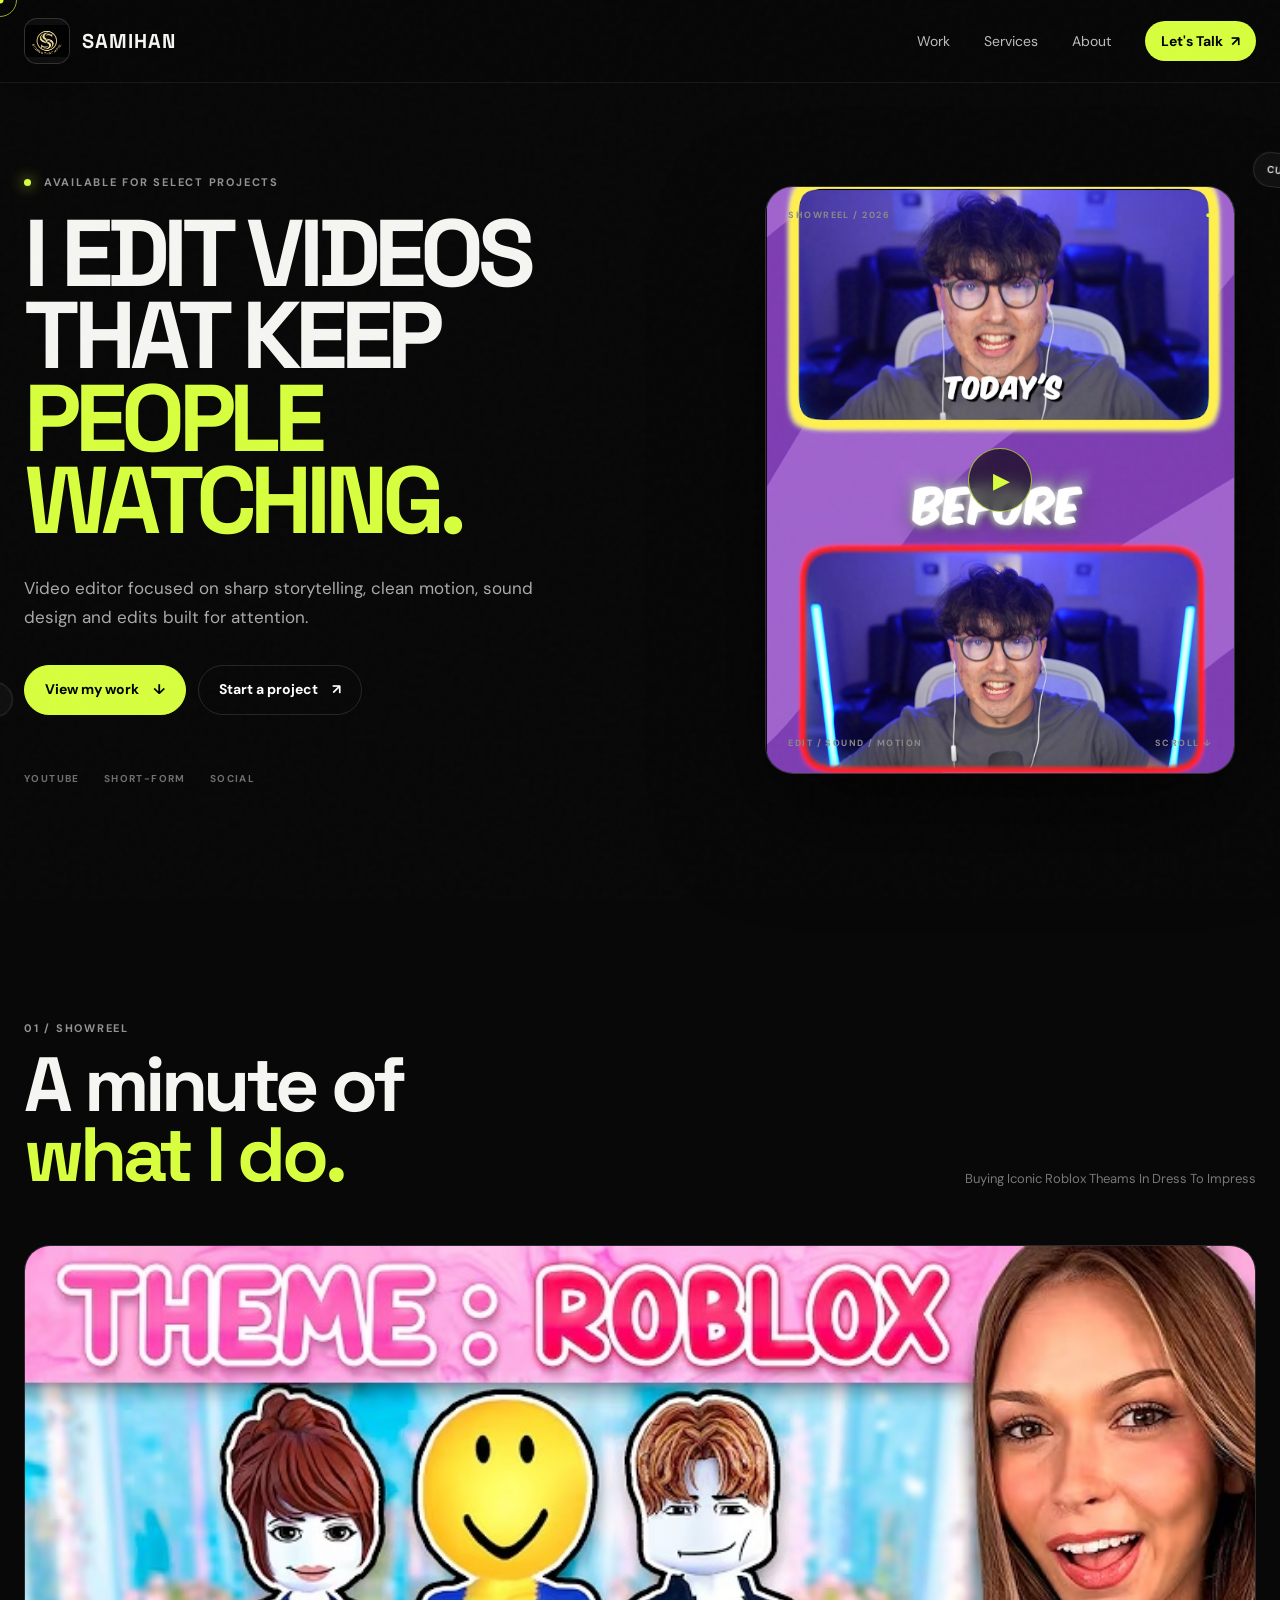
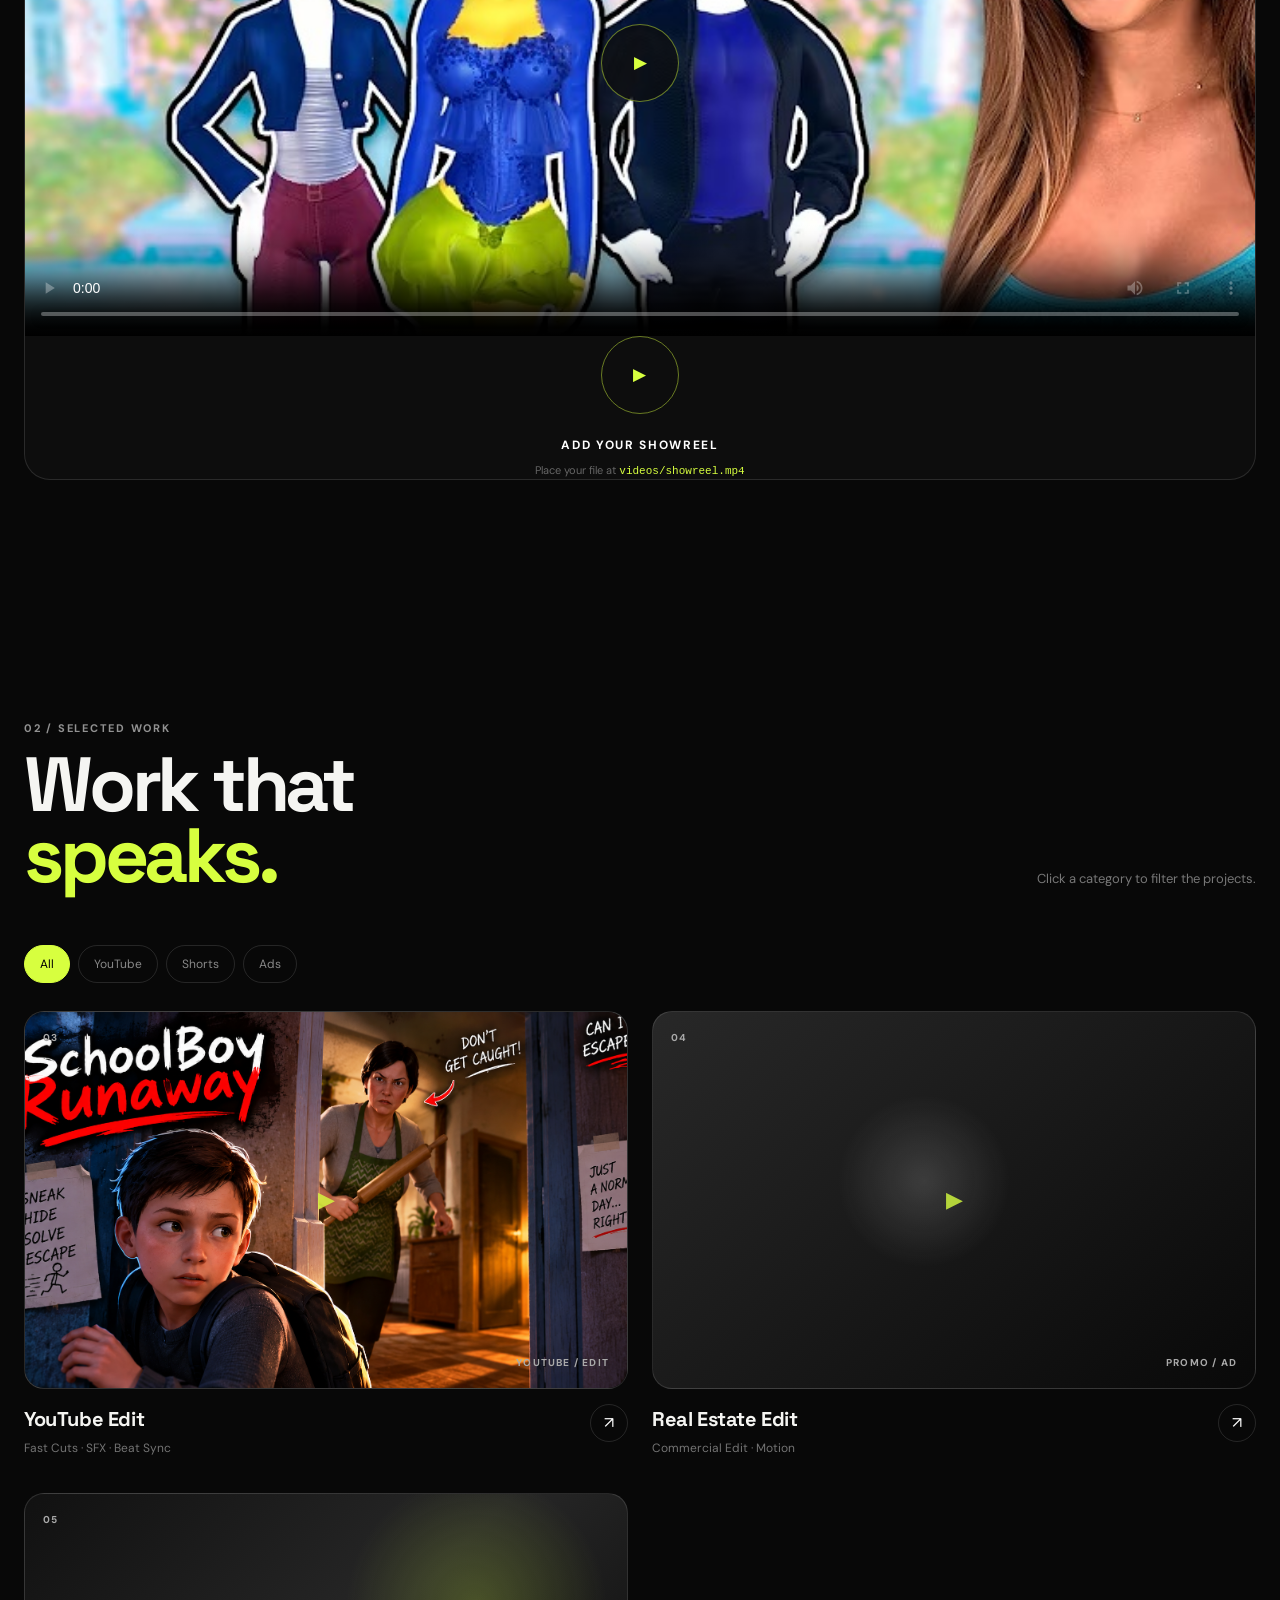
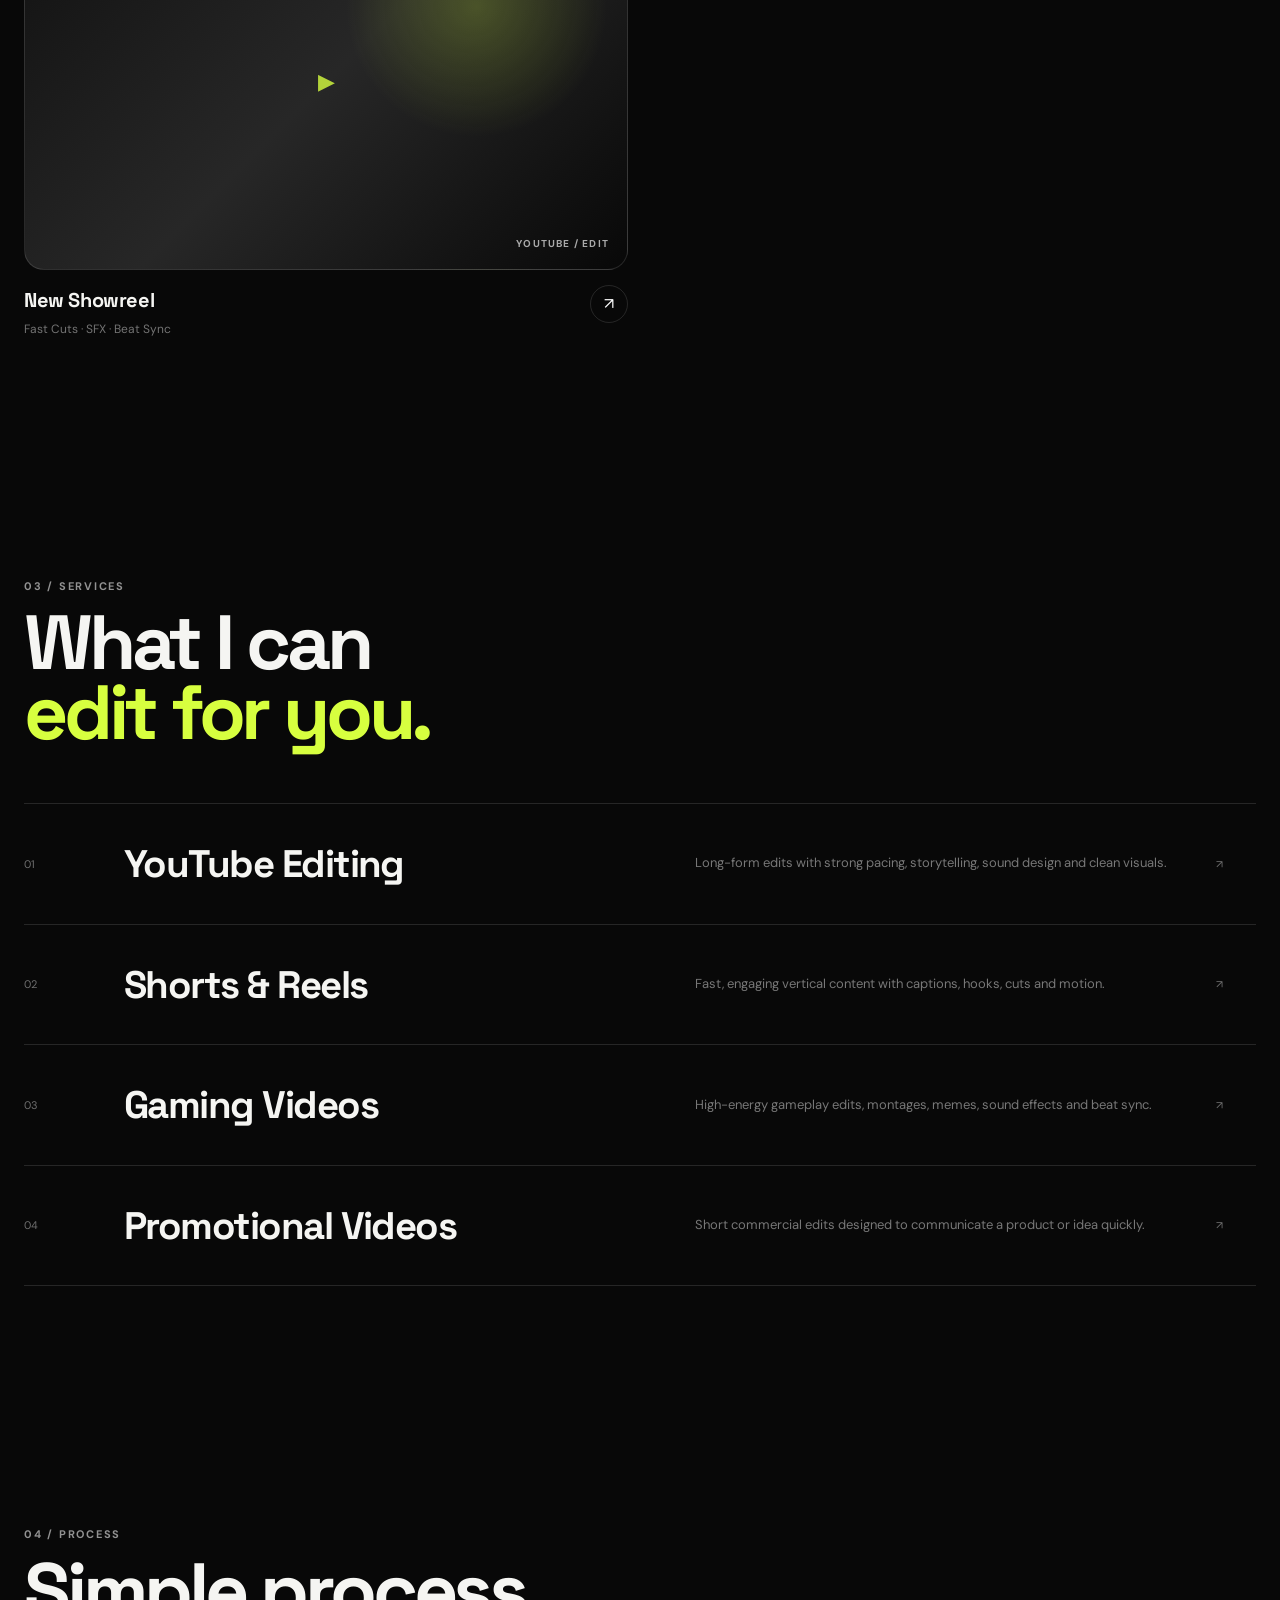
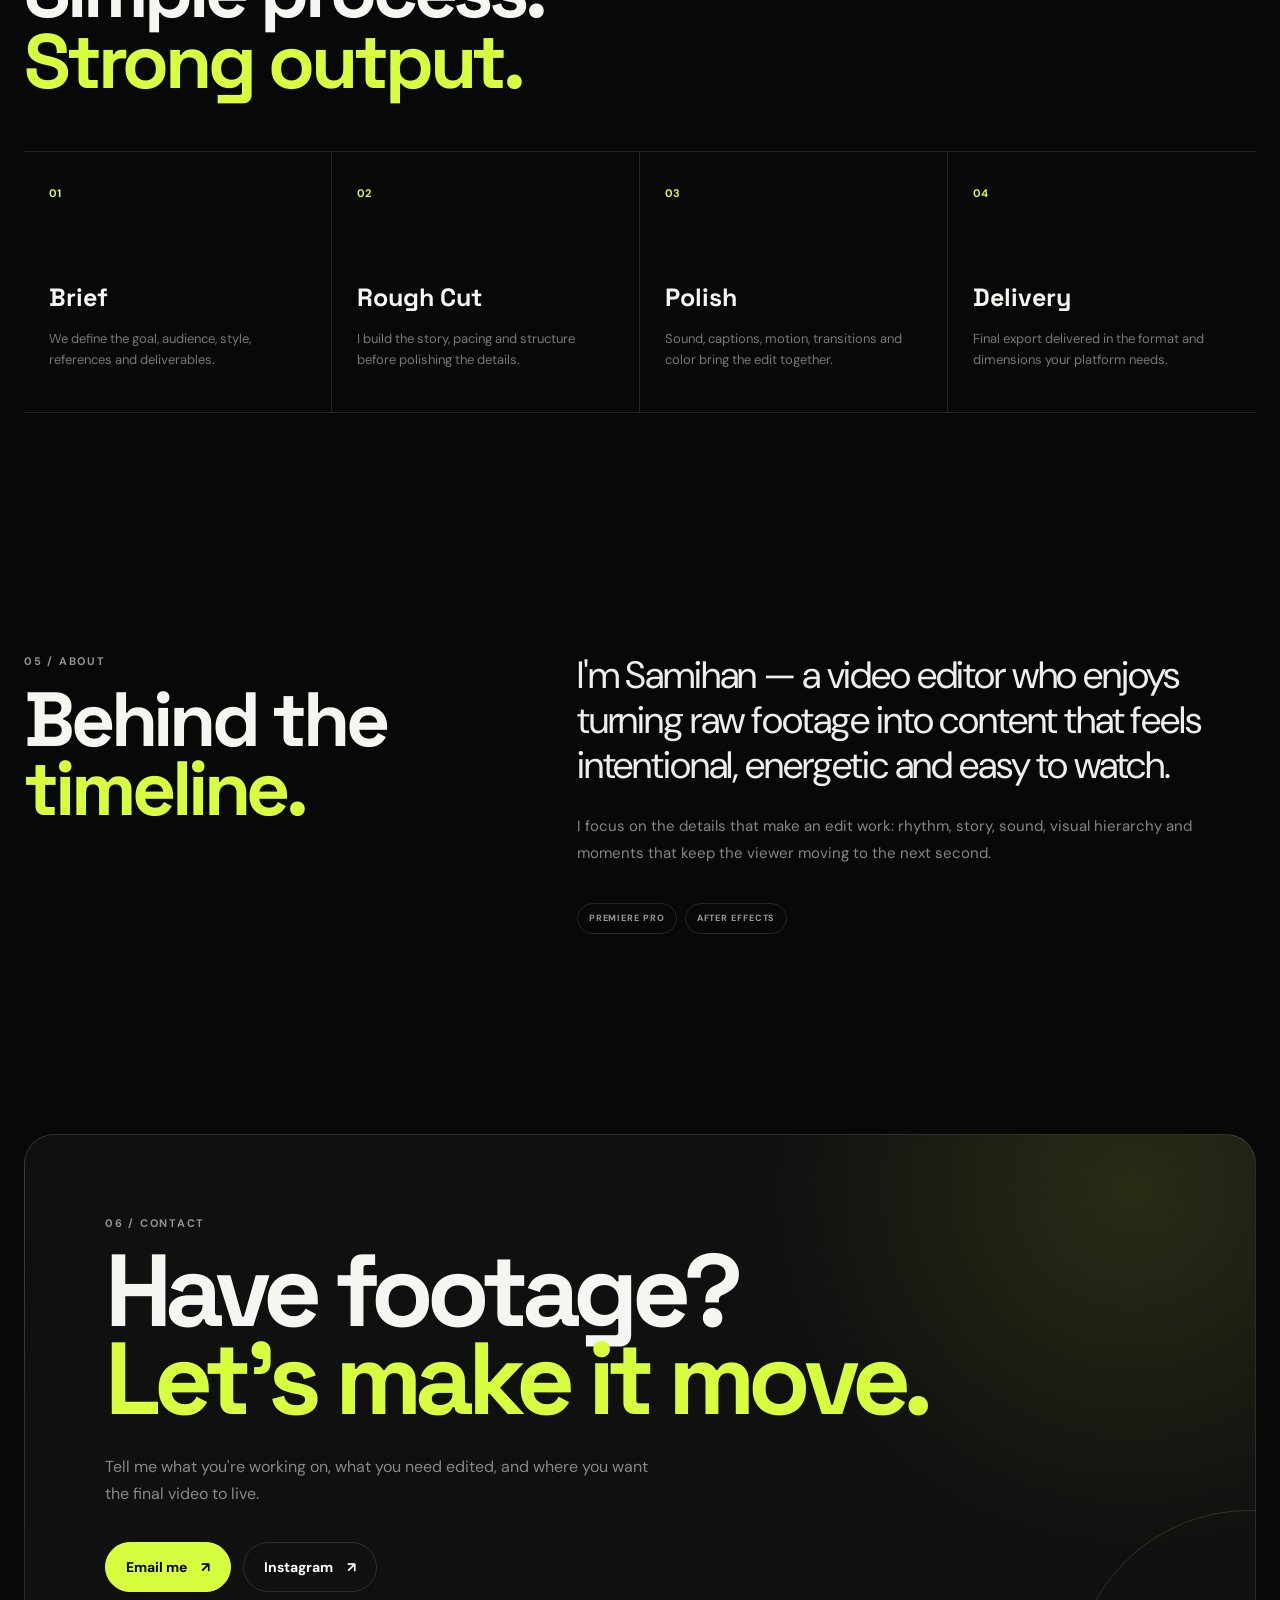
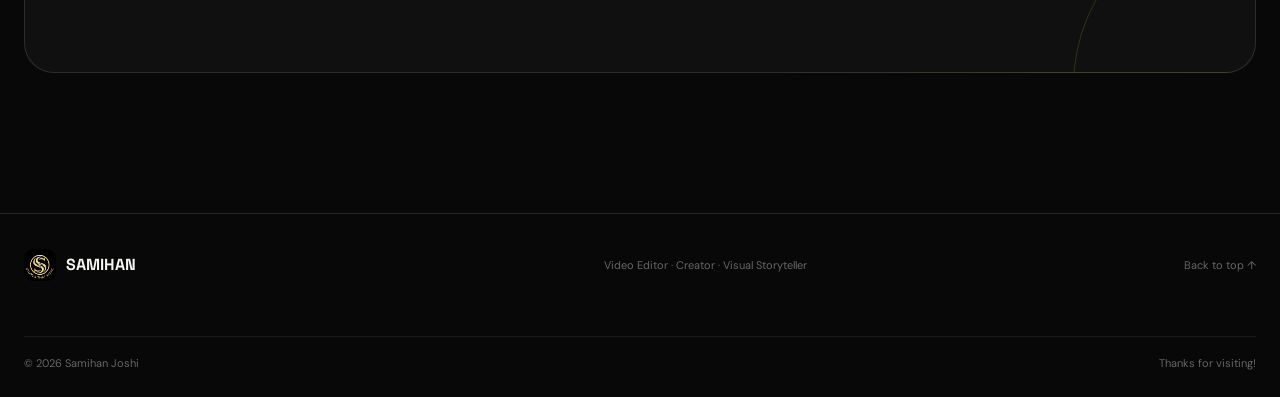
==== index.html @ e8e5a84c "Refactor work section and project cards in index.html" ====
<!DOCTYPE html>
<html lang="en">
<head>
    <meta charset="UTF-8">
    <meta name="viewport" content="width=device-width, initial-scale=1.0">

    <title>Samihan Joshi — Video Editor</title>
    <meta name="description" content="Samihan Joshi — Video Editor specializing in YouTube, Shorts, Reels, Gaming and Social Media content.">
    <meta name="author" content="Samihan Joshi">

    <meta property="og:title" content="Samihan Joshi — Video Editor">
    <meta property="og:description" content="Video editing portfolio — YouTube, Shorts, Reels, Gaming and Social Media.">
    <meta property="og:type" content="website">

    <link rel="preconnect" href="https://fonts.googleapis.com">
    <link rel="preconnect" href="https://fonts.gstatic.com" crossorigin>
    <link href="https://fonts.googleapis.com/css2?family=DM+Sans:wght@400;500;600;700&family=Space+Grotesk:wght@400;500;600;700&display=swap" rel="stylesheet">

    <link rel="stylesheet" href="style.css">
</head>

<body>
    <div class="noise"></div>
    <div class="cursor-dot"></div>
    <div class="cursor-ring"></div>

    <div id="top"></div>
    <header class="site-header">
        <nav class="navbar container">
            <a href="#top" class="brand" aria-label="Samihan home">
                <span class="brand-logo-wrap">
                    <img src="assets/logo.png" alt="Samihan logo" class="brand-logo">
                </span>
                <span class="brand-name">SAMIHAN</span>
            </a>

            <button class="menu-toggle" aria-label="Open menu" aria-expanded="false">
                <span></span>
                <span></span>
            </button>

            <ul class="nav-links">
                <li><a href="#work">Work</a></li>
                <li><a href="#services">Services</a></li>
                <li><a href="#about">About</a></li>
                <li><a href="#contact" class="nav-cta">Let's Talk <span>↗</span></a></li>
            </ul>
        </nav>
    </header>

    <main>
        <section class="hero container">
            <div class="hero-copy reveal">
                <p class="eyebrow"><span class="status-dot"></span> AVAILABLE FOR SELECT PROJECTS</p>

                <h1>
                    I EDIT VIDEOS
                    <span>THAT KEEP</span>
                    <em>PEOPLE WATCHING.</em>
                </h1>

                <p class="hero-description">
                    Video editor focused on sharp storytelling, clean motion,
                    sound design and edits built for attention.
                </p>

                <div class="hero-actions">
                    <a href="#work" class="btn btn-primary magnetic">View my work <span>↓</span></a>
                    <a href="#contact" class="btn btn-ghost">Start a project <span>↗</span></a>
                </div>

                <div class="hero-meta">
                    <span>YOUTUBE</span>
                    <span>SHORT-FORM</span>
                   
                    <span>SOCIAL</span>
                </div>
            </div>

            <div class="hero-visual reveal">
                <div class="hero-card">
                    <div class="hero-card-top">
                        <span>SHOWREEL / 2026</span>
                        <span class="pulse">●</span>
                    </div>
                    <div class="hero-card-center">
                        <video
                            id="heroVideo"
                            class="hero-video"
                            poster="images/hero-thumbnail.png"
                            loop
                            playsinline
                            preload="none">
                            <source src="videos/BeforeAfteredit.mp4" type="video/mp4">
                        </video>
                        <button class="hero-play-button" id="heroPlayButton" type="button" aria-label="Play video">▶</button>
                    </div>                
                <div class="hero-card-bottom">
                    <span>EDIT / SOUND / MOTION</span>
                    <span>SCROLL ↓</span>
                </div>
            </div>
                </div>
                <div class="floating-tag tag-one">CUT</div>
                <div class="floating-tag tag-two">MOTION</div>
                <div class="floating-tag tag-three">SOUND</div>
            </div>
        </section>

        <section class="showreel-section section">
            <div class="container">
                <div class="section-heading reveal">
                    <div>
                        <p class="eyebrow">01 / SHOWREEL</p>
                        <h2>A minute of<br><span>what I do.</span></h2>
                    </div>
                    <p class="section-note">Buying Iconic Roblox Theams In Dress To Impress</p>
                </div>

                <div class="video-frame reveal">
                    <video id="showreelVideo" controls playsinline preload="metadata" poster="images/showreel-thumbnail.jpg">
                        <source src="videos/showreel.mp4" type="video/mp4">
                        Your browser does not support the video element.
                    </video>
                    <button class="showreel-play-button" id="showreelPlayButton" type="button" aria-label="Play showreel">▶</button>
                    <div class="video-placeholder" id="showreelPlaceholder">
                        <div class="placeholder-play">▶</div>
                        <p>ADD YOUR SHOWREEL</p>
                        <small>Place your file at <code>videos/showreel.mp4</code></small>
                    </div>
                </div>
            </div>
        </section>

        <section class="work-section section" id="work">
            <div class="container">
                <div class="section-heading reveal">
                    <div>
                        <p class="eyebrow">02 / SELECTED WORK</p>
                        <h2>Work that<br><span>speaks.</span></h2>
                    </div>
                    <p class="section-note">Click a category to filter the projects.</p>
                </div>

                <div class="filters reveal" role="tablist" aria-label="Project categories">
                    <button class="filter active" data-filter="all">All</button>
                    <button class="filter" data-filter="youtube">YouTube</button>
                    <button class="filter" data-filter="shorts">Shorts</button>
                    <button class="filter" data-filter="ads">Ads</button>
                </div>

                <div class="project-grid">
                    <article class="project-card reveal" data-category="youtube" data-title="YouTube Edit" data-type="YouTube" data-video="videos/facecam_edit.mp4">
                        <div class="project-media media-three">
                            <span class="project-number">03</span>
                            <video class="project-video" muted loop playsinline preload="metadata" poster="images/youtube-edit-thumbnail.png" src="videos/facecam_edit.mp4"></video>
                            <div class="project-play">▶</div>
                            <span class="media-label">YOUTUBE / EDIT</span>
                        </div>
                        <div class="project-info">
                            <div>
                                <h3>YouTube Edit</h3>
                                <p>Fast Cuts · SFX · Beat Sync</p>
                            </div>
                            <button class="view-project" aria-label="View YouTube Edit">↗</button>
                        </div>
                    </article>

                    <article class="project-card reveal" data-category="ads" data-title="Real Estate Edit" data-type="Ads" data-video="videos/first_client_edit.mp4">
                        <div class="project-media media-four">
                            <span class="project-number">04</span>
                            <video class="project-video" muted loop playsinline preload="metadata" src="videos/first_client_edit.mp4"></video>
                            <div class="project-play">▶</div>
                            <span class="media-label">PROMO / AD</span>
                        </div>
                        <div class="project-info">
                            <div>
                                <h3>Real Estate Edit</h3>
                                <p>Commercial Edit · Motion</p>
                            </div>
                            <button class="view-project" aria-label="View Real Estate Edit">↗</button>
                        </div>
                    </article>
             <article class="project-card reveal" data-category="youtube" data-title="New Showreel" data-type="YouTube" data-video="videos/Maya_edit.mp4">
        <div class="project-media media-three">
            <span class="project-number">05</span>
            <video class="project-video" muted loop playsinline preload="metadata" src="videos/Maya_edit.mp4"></video>
            <div class="project-play">▶</div>
            <span class="media-label">YOUTUBE / EDIT</span>
        </div>
        <div class="project-info">
            <div>
                <h3>New Showreel</h3>
                <p>Fast Cuts · SFX · Beat Sync</p>
            </div>
            <button class="view-project" aria-label="View New Showreel">↗</button>
            </div>
       </article>

            </div>
            </div>  
        </section>

        <section class="services-section section" id="services">
            <div class="container">
                <div class="section-heading reveal">
                    <div>
                        <p class="eyebrow">03 / SERVICES</p>
                        <h2>What I can<br><span>edit for you.</span></h2>
                    </div>
                </div>

                <div class="service-list">
                    <div class="service-row reveal">
                        <span class="service-index">01</span>
                        <h3>YouTube Editing</h3>
                        <p>Long-form edits with strong pacing, storytelling, sound design and clean visuals.</p>
                        <span class="service-arrow">↗</span>
                    </div>

                    <div class="service-row reveal">
                        <span class="service-index">02</span>
                        <h3>Shorts & Reels</h3>
                        <p>Fast, engaging vertical content with captions, hooks, cuts and motion.</p>
                        <span class="service-arrow">↗</span>
                    </div>

                    <div class="service-row reveal">
                        <span class="service-index">03</span>
                        <h3>Gaming Videos</h3>
                        <p>High-energy gameplay edits, montages, memes, sound effects and beat sync.</p>
                        <span class="service-arrow">↗</span>
                    </div>

                    <div class="service-row reveal">
                        <span class="service-index">04</span>
                        <h3>Promotional Videos</h3>
                        <p>Short commercial edits designed to communicate a product or idea quickly.</p>
                        <span class="service-arrow">↗</span>
                    </div>
                </div>
            </div>
        </section>

        <section class="process-section section">
            <div class="container">
                <div class="section-heading reveal">
                    <div>
                        <p class="eyebrow">04 / PROCESS</p>
                        <h2>Simple process.<br><span>Strong output.</span></h2>
                    </div>
                </div>

                <div class="process-grid">
                    <div class="process-card reveal">
                        <span>01</span>
                        <h3>Brief</h3>
                        <p>We define the goal, audience, style, references and deliverables.</p>
                    </div>
                    <div class="process-card reveal">
                        <span>02</span>
                        <h3>Rough Cut</h3>
                        <p>I build the story, pacing and structure before polishing the details.</p>
                    </div>
                    <div class="process-card reveal">
                        <span>03</span>
                        <h3>Polish</h3>
                        <p>Sound, captions, motion, transitions and color bring the edit together.</p>
                    </div>
                    <div class="process-card reveal">
                        <span>04</span>
                        <h3>Delivery</h3>
                        <p>Final export delivered in the format and dimensions your platform needs.</p>
                    </div>
                </div>
            </div>
        </section>

        <section class="about-section section" id="about">
            <div class="container about-grid">
                <div class="about-title reveal">
                    <p class="eyebrow">05 / ABOUT</p>
                    <h2>Behind the<br><span>timeline.</span></h2>
                </div>

                <div class="about-copy reveal">
                    <p class="about-lead">
                        I'm Samihan — a video editor who enjoys turning raw footage
                        into content that feels intentional, energetic and easy to watch.
                    </p>
                    <p>
                        I focus on the details that make an edit work: rhythm, story,
                        sound, visual hierarchy and moments that keep the viewer moving
                        to the next second.
                    </p>

                    <div class="software-list">
                        <span>PREMIERE PRO</span>
                        <span>AFTER EFFECTS</span>
                    </div>
                </div>
            </div>
        </section>

        <section class="contact-section section" id="contact">
            <div class="container">
                <div class="contact-box reveal">
                    <p class="eyebrow">06 / CONTACT</p>
                    <h2>Have footage?<br><span>Let's make it move.</span></h2>
                    <p class="contact-text">
                        Tell me what you're working on, what you need edited,
                        and where you want the final video to live.
                    </p>

                    <div class="contact-actions">
                        <a href="https://mail.google.com/mail/?view=cm&fs=1&to=samihanjoshi332@gmail.com&su=Video%20Editing%20Project" target="_blank" rel="noopener noreferrer" class="btn btn-primary magnetic">
                            Email me <span>↗</span>
                        </a>
                        <a href="https://www.instagram.com/editbysamihan/" target="_blank" rel="noopener noreferrer" class="btn btn-ghost">
                            Instagram <span>↗</span>
                        </a>
                    </div>

                </div>
            </div>
        </section>
    </main>

    <footer class="site-footer">
        <div class="container footer-inner">
            <div class="footer-brand">
                <img src="assets/logo.png" alt="Samihan logo">
                <span>SAMIHAN</span>
            </div>
            <p>Video Editor · Creator · Visual Storyteller</p>
            <a href="#top">Back to top ↑</a>
        </div>
        <div class="container footer-bottom">
            <span>© <span id="year"></span> Samihan Joshi</span>
            <span>Thanks for visiting!</span>
        </div>
    </footer>

    <div class="project-modal" id="projectModal" aria-hidden="true">
        <div class="modal-backdrop"></div>
        <div class="modal-card" role="dialog" aria-modal="true" aria-labelledby="modalTitle">
            <button class="modal-close" aria-label="Close project">×</button>
            <div class="modal-visual">
                <div class="modal-play">▶</div>
                <video class="modal-video" controls playsinline></video>
            </div>
            <p class="eyebrow" id="modalType">PROJECT</p>
            <h3 id="modalTitle">Project title</h3>
            <p class="modal-copy">
                Add the real project description, client goal and a link/video here when you replace this placeholder.
            </p>
            <a href="#contact" class="btn btn-primary modal-contact">Want an edit like this? ↗</a>
        </div>
    </div>

    <script src="script.js"></script>
</body>
</html>
---- style.css ----
* {
    margin: 0;
    padding: 0;
    box-sizing: border-box;
}

:root {
    --bg: #080808;
    --surface: #111111;
    --surface-2: #161616;
    --text: #f5f5f2;
    --muted: #929292;
    --line: rgba(255,255,255,0.12);
    --line-soft: rgba(255,255,255,0.07);
    --accent: #d7ff3f;
    --accent-dark: #1a2200;
    --max: 1240px;
}

html {
    scroll-behavior: smooth;
}

body {
    background: var(--bg);
    color: var(--text);
    font-family: "DM Sans", sans-serif;
    overflow-x: hidden;
    line-height: 1.5;
}

body.menu-open {
    overflow: hidden;
}

::selection {
    background: var(--accent);
    color: #000;
}

a {
    color: inherit;
    text-decoration: none;
}

button,
a {
    -webkit-tap-highlight-color: transparent;
}

button {
    font: inherit;
}

img,
video {
    max-width: 100%;
}

.container {
    width: min(var(--max), calc(100% - 48px));
    margin: 0 auto;
}

.noise {
    position: fixed;
    inset: 0;
    pointer-events: none;
    z-index: 100;
    opacity: 0.035;
    background-image: url("data:image/svg+xml,%3Csvg viewBox='0 0 180 180' xmlns='http://www.w3.org/2000/svg'%3E%3Cfilter id='n'%3E%3CfeTurbulence type='fractalNoise' baseFrequency='.8' numOctaves='3' stitchTiles='stitch'/%3E%3C/filter%3E%3Crect width='100%25' height='100%25' filter='url(%23n)' opacity='.5'/%3E%3C/svg%3E");
}

.cursor-dot,
.cursor-ring {
    position: fixed;
    top: 0;
    left: 0;
    pointer-events: none;
    z-index: 200;
    transform: translate(-50%, -50%);
    border-radius: 50%;
}

.cursor-dot {
    width: 7px;
    height: 7px;
    background: var(--accent);
}

.cursor-ring {
    width: 34px;
    height: 34px;
    border: 1px solid rgba(215,255,63,.65);
    transition: width .2s ease, height .2s ease, background .2s ease;
}

.cursor-ring.hover {
    width: 54px;
    height: 54px;
    background: rgba(215,255,63,.07);
}

.site-header {
    position: fixed;
    top: 0;
    left: 0;
    right: 0;
    z-index: 90;
    backdrop-filter: blur(18px);
    background: rgba(8,8,8,.68);
    border-bottom: 1px solid var(--line-soft);
}

.navbar {
    height: 82px;
    display: flex;
    align-items: center;
    justify-content: space-between;
}

.brand {
    display: flex;
    align-items: center;
    gap: 12px;
}

.brand-logo-wrap {
    width: 46px;
    height: 46px;
    border-radius: 13px;
    overflow: hidden;
    display: grid;
    place-items: center;
    background: #0e0e0e;
    border: 1px solid rgba(255,255,255,.15);
    box-shadow: 0 8px 28px rgba(0,0,0,.35);
}

.brand-logo {
    width: 100%;
    height: 100%;
    object-fit: contain;
}

.brand-name {
    font-family: "Space Grotesk", sans-serif;
    font-size: 20px;
    font-weight: 700;
    letter-spacing: 1px;
}

.nav-links {
    display: flex;
    align-items: center;
    gap: 34px;
    list-style: none;
}

.nav-links a {
    color: #bdbdbd;
    font-size: 14px;
    transition: color .25s ease;
}

.nav-links a:hover {
    color: #fff;
}

.nav-links .nav-cta {
    color: #000;
    background: var(--accent);
    padding: 11px 16px;
    border-radius: 999px;
    font-weight: 700;
}

.nav-cta span {
    margin-left: 5px;
}

.menu-toggle {
    display: none;
    width: 46px;
    height: 46px;
    border: 1px solid var(--line);
    background: transparent;
    border-radius: 50%;
    cursor: pointer;
}

.menu-toggle span {
    display: block;
    width: 18px;
    height: 1px;
    margin: 5px auto;
    background: white;
    transition: transform .25s ease;
}

.hero {
    min-height: 100vh;
    padding-top: 150px;
    padding-bottom: 90px;
    display: grid;
    grid-template-columns: 1.12fr .88fr;
    gap: 70px;
    align-items: center;
}

.eyebrow {
    color: var(--muted);
    font-size: 11px;
    font-weight: 700;
    letter-spacing: .16em;
    text-transform: uppercase;
}

.status-dot {
    display: inline-block;
    width: 7px;
    height: 7px;
    margin-right: 8px;
    border-radius: 50%;
    background: var(--accent);
    box-shadow: 0 0 14px var(--accent);
}

.hero h1 {
    margin-top: 22px;
    max-width: 820px;
    font-family: "Space Grotesk", sans-serif;
    font-size: clamp(58px, 7.4vw, 112px);
    line-height: .87;
    letter-spacing: -.065em;
    text-transform: uppercase;
}

.hero h1 span,
.hero h1 em {
    display: block;
}

.hero h1 em {
    color: var(--accent);
    font-style: normal;
}

.hero-description {
    max-width: 560px;
    margin-top: 32px;
    color: #aaa;
    font-size: 17px;
    line-height: 1.65;
}

.hero-actions {
    display: flex;
    gap: 12px;
    margin-top: 34px;
    flex-wrap: wrap;
}

.btn {
    min-height: 50px;
    padding: 0 20px;
    border-radius: 999px;
    display: inline-flex;
    align-items: center;
    justify-content: center;
    gap: 14px;
    font-size: 14px;
    font-weight: 700;
    border: 1px solid var(--line);
    transition: transform .25s ease, background .25s ease, color .25s ease, border-color .25s ease;
}

.btn-primary {
    color: #000;
    background: var(--accent);
    border-color: var(--accent);
}

.btn-primary:hover {
    transform: translateY(-3px);
}

.btn-ghost {
    color: #fff;
    background: transparent;
}

.btn-ghost:hover {
    border-color: rgba(255,255,255,.35);
    transform: translateY(-3px);
}

.hero-meta {
    display: flex;
    gap: 24px;
    flex-wrap: wrap;
    margin-top: 56px;
    color: #6f6f6f;
    font-size: 10px;
    font-weight: 700;
    letter-spacing: .14em;
}

.hero-visual {
    position: relative;
    min-height: 520px;
    display: grid;
    place-items: center;
}

.hero-card {
    position: relative;
    width: min(470px, 100%);
    aspect-ratio: 4 / 5;
    padding: 22px;
    border: 1px solid rgba(255,255,255,.16);
    border-radius: 28px;
    overflow: hidden;
    background:
        radial-gradient(circle at 50% 42%, rgba(215,255,63,.16), transparent 32%),
        linear-gradient(145deg, #181818, #080808 65%);
    box-shadow: 0 40px 100px rgba(0,0,0,.6);
}

.hero-card::before {
    content: "";
    position: absolute;
    inset: 14%;
    border: 1px solid rgba(215,255,63,.12);
    border-radius: 50%;
    box-shadow: 0 0 100px rgba(215,255,63,.08);
}

.hero-card-top,
.hero-card-bottom {
    position: relative;
    z-index: 2;
    display: flex;
    justify-content: space-between;
    color: #8a8a8a;
    font-size: 9px;
    letter-spacing: .16em;
    font-weight: 700;
}

.pulse {
    color: var(--accent);
    animation: pulse 1.5s infinite;
}

.hero-card-center {
    position: absolute;
    inset: 0;
    display: grid;
    place-content: center;
    text-align: center;
}

.play-orb {
    width: 92px;
    height: 92px;
    margin: 0 auto 26px;
    display: grid;
    place-items: center;
    border-radius: 50%;
    color: #000;
    background: var(--accent);
    font-size: 20px;
    padding-left: 3px;
    box-shadow: 0 0 70px rgba(215,255,63,.18);
}

.hero-card-center p {
    font-family: "Space Grotesk", sans-serif;
    font-size: 17px;
    letter-spacing: .04em;
    line-height: 1.1;
}

.hero-card-center strong {
    color: var(--accent);
}

.hero-card-bottom {
    position: absolute;
    left: 22px;
    right: 22px;
    bottom: 22px;
}

.floating-tag {
    position: absolute;
    padding: 9px 13px;
    color: #d8d8d8;
    background: rgba(18,18,18,.8);
    border: 1px solid var(--line);
    border-radius: 999px;
    backdrop-filter: blur(12px);
    font-size: 10px;
    font-weight: 700;
    letter-spacing: .14em;
}

.tag-one { top: 17%; right: -2%; transform: rotate(7deg); }
.tag-two { bottom: 20%; left: -5%; transform: rotate(-8deg); }
.tag-three { top: 47%; right: -7%; transform: rotate(5deg); }

.section {
    padding: 120px 0;
}

.section-heading {
    display: flex;
    align-items: end;
    justify-content: space-between;
    gap: 40px;
    margin-bottom: 55px;
}

.section-heading h2 {
    margin-top: 12px;
    font-family: "Space Grotesk", sans-serif;
    font-size: clamp(46px, 6vw, 82px);
    line-height: .92;
    letter-spacing: -.055em;
}

.section-heading h2 span {
    color: var(--accent);
}

.section-note {
    max-width: 310px;
    color: #777;
    font-size: 13px;
    line-height: 1.6;
}

.video-frame {
    position: relative;
    min-height: 580px;
    display: grid;
    place-items: center;
    overflow: hidden;
    border: 1px solid var(--line);
    border-radius: 26px;
    background:
        radial-gradient(circle at 50% 50%, rgba(215,255,63,.08), transparent 34%),
        #0d0d0d;
}

.video-frame video {
    width: 100%;
    height: 100%;
    min-height: 580px;
    object-fit: cover;
    display: block;
}

.video-frame.video-error video {
    display: none;
}

.showreel-play-button {
    position: absolute;
    top: 50%;
    left: 50%;
    transform: translate(-50%, -50%);
    z-index: 5;
    width: 78px;
    height: 78px;
    display: grid;
    place-items: center;
    border-radius: 50%;
    border: 1px solid rgba(215,255,63,.45);
    background: rgba(13,13,13,.72);
    color: var(--accent);
    font-size: 17px;
    cursor: pointer;
    transition: opacity .2s ease, transform .2s ease;
}

.showreel-play-button:hover {
    transform: translate(-50%, -50%) scale(1.05);
}

.showreel-play-button.hidden {
    opacity: 0;
    pointer-events: none;
}

.video-frame.has-video video {
    display: block;
}

.video-frame.has-video .video-placeholder {
    display: none;
}

.video-placeholder {
    text-align: center;
    color: #8c8c8c;
}

.placeholder-play {
    width: 78px;
    height: 78px;
    margin: 0 auto 22px;
    display: grid;
    place-items: center;
    border-radius: 50%;
    border: 1px solid rgba(215,255,63,.45);
    color: var(--accent);
    font-size: 17px;
}

.video-placeholder p {
    color: #fff;
    font-size: 12px;
    font-weight: 700;
    letter-spacing: .14em;
}

.video-placeholder small {
    display: block;
    margin-top: 8px;
    font-size: 11px;
    color: #666;
}

code {
    color: var(--accent);
}

.filters {
    display: flex;
    gap: 8px;
    flex-wrap: wrap;
    margin-bottom: 28px;
}

.filter {
    padding: 9px 15px;
    border: 1px solid var(--line);
    background: transparent;
    color: #888;
    border-radius: 999px;
    cursor: pointer;
    font-size: 12px;
    transition: .25s ease;
}

.filter:hover,
.filter.active {
    color: #000;
    background: var(--accent);
    border-color: var(--accent);
}

.project-grid {
    display: grid;
    grid-template-columns: repeat(2, 1fr);
    gap: 36px 24px;
}

.project-card.hidden {
    display: none;
}

.project-media {
    position: relative;
    aspect-ratio: 16 / 10;
    overflow: hidden;
    border: 1px solid var(--line);
    border-radius: 20px;
    background-color: #151515;
    transition: transform .45s cubic-bezier(.2,.8,.2,1), border-color .3s ease;
}

.project-card:hover .project-media {
    transform: translateY(-5px);
    border-color: rgba(255,255,255,.25);
}

.project-media::after {
    content: "";
    position: absolute;
    inset: 0;
    background: linear-gradient(130deg, transparent 30%, rgba(255,255,255,.08), transparent 70%);
    transform: translateX(-100%);
    transition: transform .7s ease;
}

.project-card:hover .project-media::after {
    transform: translateX(100%);
}

.media-one {
    background:
        radial-gradient(circle at 65% 35%, rgba(215,255,63,.3), transparent 20%),
        linear-gradient(135deg, #252525, #080808 70%);
}
.media-two {
    background:
        radial-gradient(circle at 25% 70%, rgba(255,255,255,.15), transparent 25%),
        linear-gradient(145deg, #3b3b3b, #101010 65%);
}
.media-three {
    background:
        radial-gradient(circle at 75% 30%, rgba(215,255,63,.22), transparent 25%),
        linear-gradient(135deg, #111, #272727 50%, #080808);
}
.media-four {
    background:
        radial-gradient(circle at 45% 45%, rgba(255,255,255,.15), transparent 22%),
        linear-gradient(140deg, #282828, #090909);
}
.media-five {
    background:
        radial-gradient(circle at 30% 35%, rgba(215,255,63,.22), transparent 25%),
        linear-gradient(125deg, #181818, #303030 50%, #090909);
}
.media-six {
    background:
        radial-gradient(circle at 70% 70%, rgba(255,255,255,.13), transparent 22%),
        linear-gradient(135deg, #2a2a2a, #0b0b0b 68%);
}

.project-video {
    position: absolute;
    inset: 0;
    width: 100%;
    height: 100%;
    object-fit: cover;
    z-index: 1;
}

.project-number,
.media-label {
    position: absolute;
    z-index: 2;
    font-size: 10px;
    font-weight: 700;
    letter-spacing: .12em;
}

.project-play {
    z-index: 2;
}

.project-number {
    top: 18px;
    left: 18px;
    color: #aaa;
}

.media-label {
    right: 18px;
    bottom: 18px;
    color: #aaa;
}

.project-play {
    position: absolute;
    inset: 0;
    display: grid;
    place-items: center;
    color: var(--accent);
    font-size: 22px;
    opacity: .8;
}

.project-info {
    display: flex;
    align-items: start;
    justify-content: space-between;
    gap: 20px;
    padding-top: 15px;
}

.project-info h3 {
    font-family: "Space Grotesk", sans-serif;
    font-size: 20px;
    letter-spacing: -.02em;
}

.project-info p {
    margin-top: 5px;
    color: #737373;
    font-size: 12px;
}

.view-project {
    width: 38px;
    height: 38px;
    border: 1px solid var(--line);
    border-radius: 50%;
    background: transparent;
    color: white;
    cursor: pointer;
    transition: .25s ease;
}

.view-project:hover {
    background: var(--accent);
    border-color: var(--accent);
    color: #000;
}

.service-list {
    border-top: 1px solid var(--line);
}

.service-row {
    display: grid;
    grid-template-columns: 70px 1.1fr 1fr 40px;
    align-items: center;
    gap: 30px;
    padding: 31px 0;
    border-bottom: 1px solid var(--line);
    transition: padding .3s ease;
}

.service-row:hover {
    padding-left: 12px;
    padding-right: 12px;
}

.service-index,
.service-arrow {
    color: #6e6e6e;
    font-size: 11px;
}

.service-row h3 {
    font-family: "Space Grotesk", sans-serif;
    font-size: clamp(25px, 3vw, 40px);
    letter-spacing: -.04em;
}

.service-row p {
    color: #777;
    font-size: 13px;
    line-height: 1.6;
}

.process-grid {
    display: grid;
    grid-template-columns: repeat(4, 1fr);
    border-top: 1px solid var(--line);
    border-bottom: 1px solid var(--line);
}

.process-card {
    min-height: 260px;
    padding: 28px 25px;
    border-right: 1px solid var(--line);
}

.process-card:last-child {
    border-right: 0;
}

.process-card > span {
    color: var(--accent);
    font-size: 11px;
    font-weight: 700;
}

.process-card h3 {
    margin-top: 75px;
    font-family: "Space Grotesk", sans-serif;
    font-size: 25px;
}

.process-card p {
    margin-top: 12px;
    color: #777;
    font-size: 13px;
    line-height: 1.6;
}

.about-grid {
    display: grid;
    grid-template-columns: .8fr 1.2fr;
    gap: 100px;
    align-items: start;
}

.about-title h2 {
    margin-top: 15px;
    font-family: "Space Grotesk", sans-serif;
    font-size: clamp(46px, 6vw, 80px);
    line-height: .9;
    letter-spacing: -.055em;
}

.about-title h2 span {
    color: var(--accent);
}

.about-copy {
    max-width: 720px;
}

.about-lead {
    color: #eee;
    font-size: clamp(24px, 3vw, 38px);
    line-height: 1.18;
    letter-spacing: -.03em;
}

.about-copy > p:not(.about-lead) {
    margin-top: 25px;
    color: #858585;
    font-size: 15px;
    line-height: 1.8;
}

.software-list {
    display: flex;
    gap: 8px;
    flex-wrap: wrap;
    margin-top: 36px;
}

.software-list span {
    padding: 8px 11px;
    border: 1px solid var(--line);
    border-radius: 999px;
    color: #999;
    font-size: 9px;
    font-weight: 700;
    letter-spacing: .1em;
}

.contact-section {
    padding-top: 80px;
    padding-bottom: 140px;
}

.contact-box {
    position: relative;
    overflow: hidden;
    padding: 80px;
    border: 1px solid var(--line);
    border-radius: 30px;
    background:
        radial-gradient(circle at 90% 10%, rgba(215,255,63,.12), transparent 30%),
        #101010;
}

.contact-box::after {
    content: "";
    position: absolute;
    width: 350px;
    height: 350px;
    right: -170px;
    bottom: -190px;
    border: 1px solid rgba(215,255,63,.15);
    border-radius: 50%;
}

.contact-box h2 {
    position: relative;
    z-index: 2;
    margin-top: 15px;
    font-family: "Space Grotesk", sans-serif;
    font-size: clamp(55px, 8vw, 105px);
    line-height: .86;
    letter-spacing: -.065em;
}

.contact-box h2 span {
    color: var(--accent);
}

.contact-text {
    max-width: 560px;
    margin-top: 30px;
    color: #888;
    line-height: 1.7;
}

.contact-actions {
    display: flex;
    gap: 12px;
    flex-wrap: wrap;
    margin-top: 35px;
}

.contact-note {
    margin-top: 25px;
    color: #555;
    font-size: 11px;
}

.site-footer {
    border-top: 1px solid var(--line);
    padding: 35px 0 25px;
}

.footer-inner {
    display: grid;
    grid-template-columns: 1fr 1fr auto;
    align-items: center;
    gap: 25px;
}

.footer-brand {
    display: flex;
    align-items: center;
    gap: 10px;
    font-family: "Space Grotesk", sans-serif;
    font-weight: 700;
}

.footer-brand img {
    width: 32px;
    height: 32px;
    border-radius: 9px;
    object-fit: cover;
}

.footer-inner p,
.footer-inner > a,
.footer-bottom {
    color: #666;
    font-size: 11px;
}

.footer-inner > a:hover {
    color: white;
}

.footer-bottom {
    display: flex;
    justify-content: space-between;
    gap: 20px;
    margin-top: 55px;
    padding-top: 18px;
    border-top: 1px solid var(--line-soft);
}

.project-modal {
    position: fixed;
    inset: 0;
    z-index: 150;
    display: grid;
    place-items: center;
    padding: 24px;
    opacity: 0;
    visibility: hidden;
    transition: opacity .25s ease, visibility .25s ease;
}

.project-modal.open {
    opacity: 1;
    visibility: visible;
}

.modal-backdrop {
    position: absolute;
    inset: 0;
    background: rgba(0,0,0,.8);
    backdrop-filter: blur(10px);
}

.modal-card {
    position: relative;
    z-index: 2;
    width: min(620px, 100%);
    padding: 25px;
    border: 1px solid var(--line);
    border-radius: 25px;
    background: #111;
    transform: translateY(20px) scale(.98);
    transition: transform .3s ease;
}

.project-modal.open .modal-card {
    transform: translateY(0) scale(1);
}

.modal-close {
    position: absolute;
    z-index: 4;
    top: 16px;
    right: 16px;
    width: 38px;
    height: 38px;
    border-radius: 50%;
    border: 1px solid var(--line);
    background: rgba(0,0,0,.5);
    color: white;
    font-size: 24px;
    cursor: pointer;
}

.modal-visual {
    position: relative;
    min-height: 260px;
    display: grid;
    place-items: center;
    margin-bottom: 25px;
    border-radius: 18px;
    overflow: hidden;
    background:
        radial-gradient(circle, rgba(215,255,63,.12), transparent 35%),
        #080808;
}

.modal-video {
    display: none;
    width: 100%;
    height: 100%;
    max-height: 420px;
    object-fit: contain;
    border-radius: 18px;
}

.modal-visual.has-video .modal-play {
    display: none;
}

.modal-visual.has-video .modal-video {
    display: block;
}

.modal-play {
    width: 70px;
    height: 70px;
    display: grid;
    place-items: center;
    border-radius: 50%;
    color: #000;
    background: var(--accent);
}

.modal-card h3 {
    margin-top: 8px;
    font-family: "Space Grotesk", sans-serif;
    font-size: 34px;
}

.modal-copy {
    margin-top: 10px;
    color: #777;
    line-height: 1.7;
    font-size: 14px;
}

.modal-contact {
    margin-top: 25px;
}

.reveal {
    opacity: 0;
    transform: translateY(24px);
    transition: opacity .8s ease, transform .8s cubic-bezier(.2,.8,.2,1);
}

.reveal.visible {
    opacity: 1;
    transform: translateY(0);
}

@keyframes pulse {
    0%, 100% { opacity: 1; }
    50% { opacity: .35; }
}

@media (max-width: 900px) {
    .hero {
        grid-template-columns: 1fr;
        gap: 50px;
    }

    .hero-visual {
        min-height: 470px;
    }

    .process-grid {
        grid-template-columns: repeat(2, 1fr);
    }

    .process-card:nth-child(2) {
        border-right: 0;
    }

    .process-card:nth-child(-n+2) {
        border-bottom: 1px solid var(--line);
    }

    .about-grid {
        grid-template-columns: 1fr;
        gap: 45px;
    }

    .footer-inner {
        grid-template-columns: 1fr;
    }
}

@media (max-width: 700px) {
    .container {
        width: min(var(--max), calc(100% - 30px));
    }

    .navbar {
        height: 72px;
    }

    .menu-toggle {
        display: block;
    }

    .nav-links {
        position: fixed;
        inset: 72px 0 auto 0;
        padding: 25px 15px 30px;
        display: grid;
        gap: 0;
        background: rgba(8,8,8,.97);
        border-bottom: 1px solid var(--line);
        transform: translateY(-120%);
        transition: transform .3s ease;
    }

    .nav-links.open {
        transform: translateY(0);
    }

    .nav-links li {
        border-bottom: 1px solid var(--line-soft);
    }

    .nav-links a {
        display: block;
        padding: 17px 5px;
    }

    .nav-links .nav-cta {
        display: inline-flex;
        margin-top: 12px;
        padding: 11px 16px;
    }

    .hero {
        padding-top: 125px;
        padding-bottom: 60px;
    }

    .hero h1 {
        font-size: clamp(49px, 14vw, 78px);
    }

    .hero-description {
        font-size: 15px;
    }

    .hero-meta {
        margin-top: 38px;
        gap: 14px;
    }

    .hero-visual {
        min-height: 400px;
    }

    .hero-card {
        width: min(360px, 92%);
    }

    .floating-tag {
        display: none;
    }

    .section {
        padding: 80px 0;
    }

    .section-heading {
        display: block;
        margin-bottom: 35px;
    }

    .section-note {
        margin-top: 20px;
    }

    .video-frame,
    .video-frame video {
        min-height: 360px;
    }

    .project-grid {
        grid-template-columns: 1fr;
    }

    .service-row {
        grid-template-columns: 40px 1fr 25px;
        gap: 12px;
    }

    .service-row p {
        grid-column: 2 / 4;
        margin-top: -5px;
    }

    .process-grid {
        grid-template-columns: 1fr;
    }

    .process-card {
        min-height: 210px;
        border-right: 0;
        border-bottom: 1px solid var(--line);
    }

    .process-card:last-child {
        border-bottom: 0;
    }

    .process-card h3 {
        margin-top: 50px;
    }

    .contact-box {
        padding: 45px 25px;
        border-radius: 22px;
    }

    .contact-box h2 {
        font-size: clamp(48px, 13vw, 75px);
    }

    .footer-bottom {
        display: block;
    }

    .footer-bottom span + span {
        display: block;
        margin-top: 8px;
    }

    .cursor-dot,
    .cursor-ring {
        display: none;
    }
}
.hero-video {
    width: 100%;
    height: 100%;
    object-fit: cover;
    display: block;
    border-radius: inherit;
}

.hero-play-button {
    position: absolute;
    left: 50%;
    top: 50%;
    transform: translate(-50%, -50%);
    width: 64px;
    height: 64px;
    border-radius: 50%;
    border: 1px solid rgba(215,255,63,.7);
    background: rgba(0,0,0,.62);
    color: var(--accent);
    display: grid;
    place-items: center;
    font-size: 22px;
    padding-left: 3px;
    cursor: pointer;
    z-index: 5;
    backdrop-filter: blur(8px);
    transition: opacity .2s ease, visibility .2s ease;
}

.hero-play-button.hidden {
    opacity: 0;
    visibility: hidden;
    pointer-events: none;
}
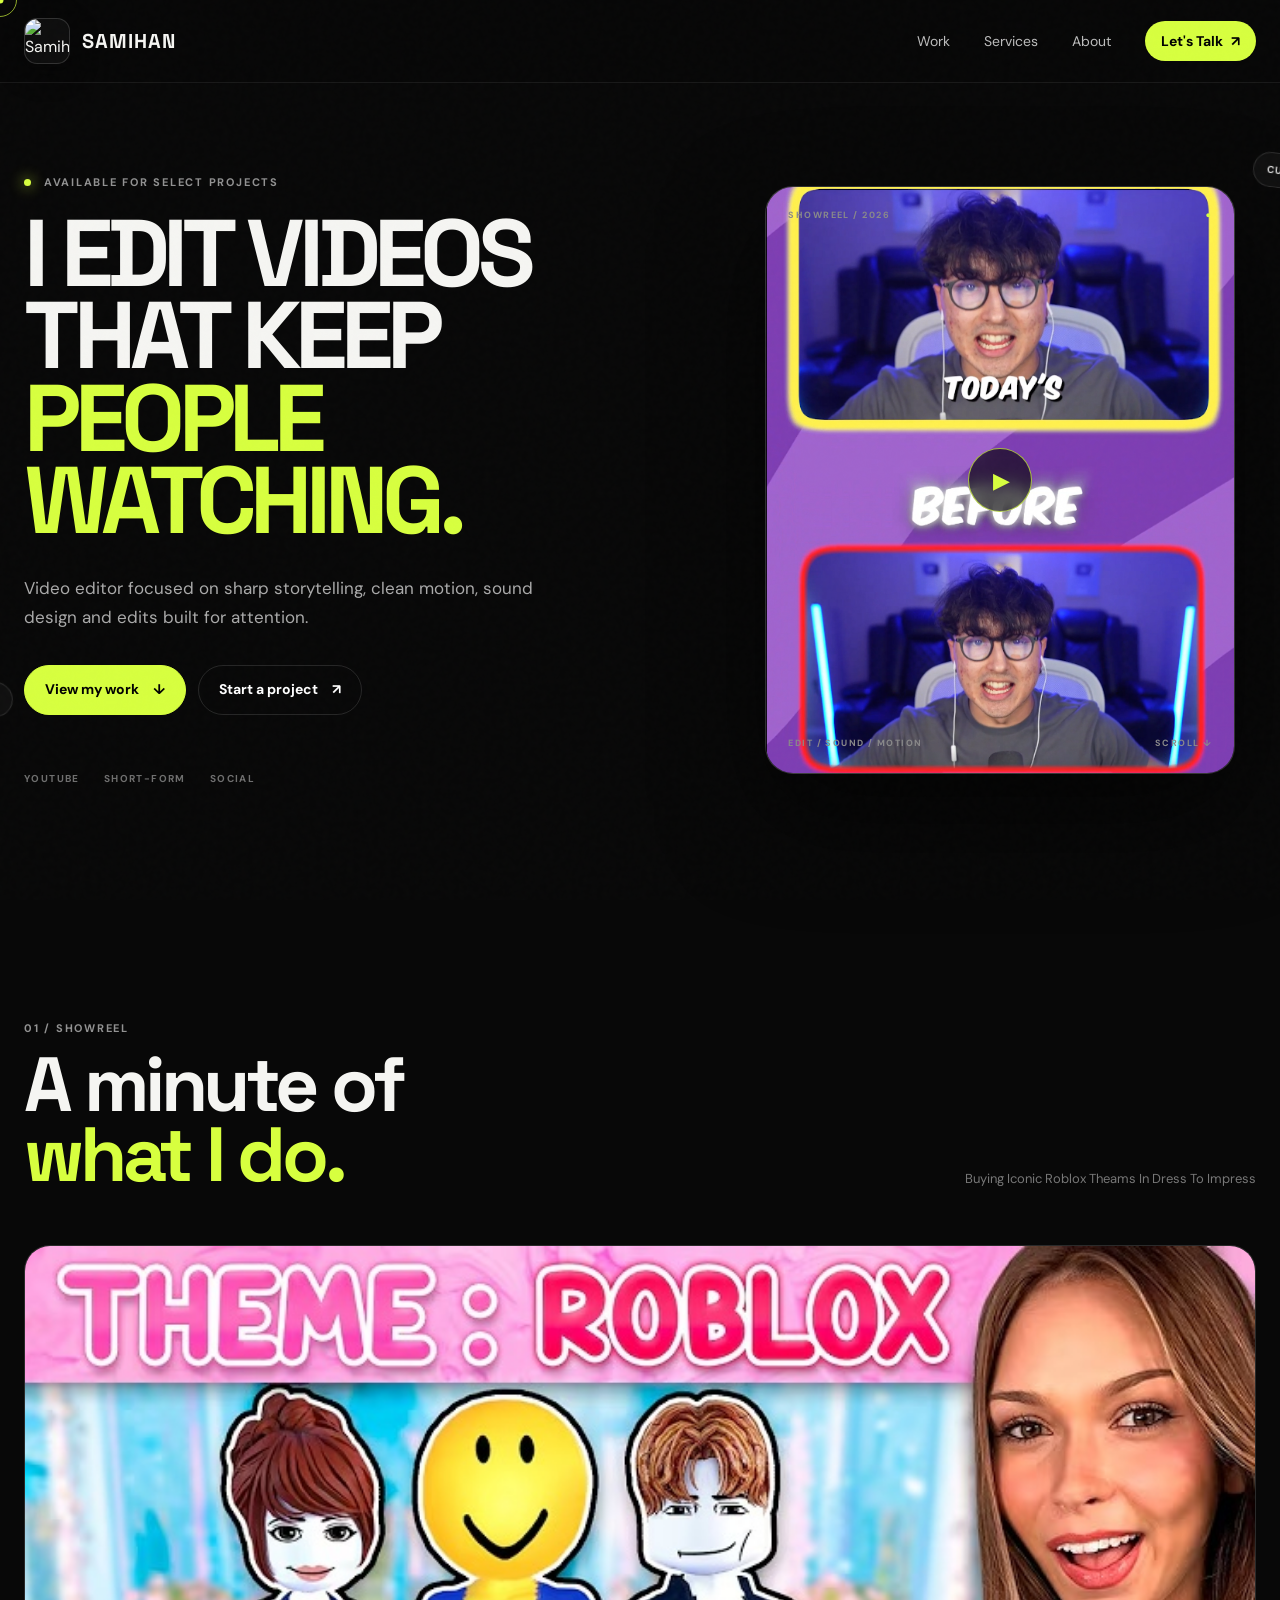
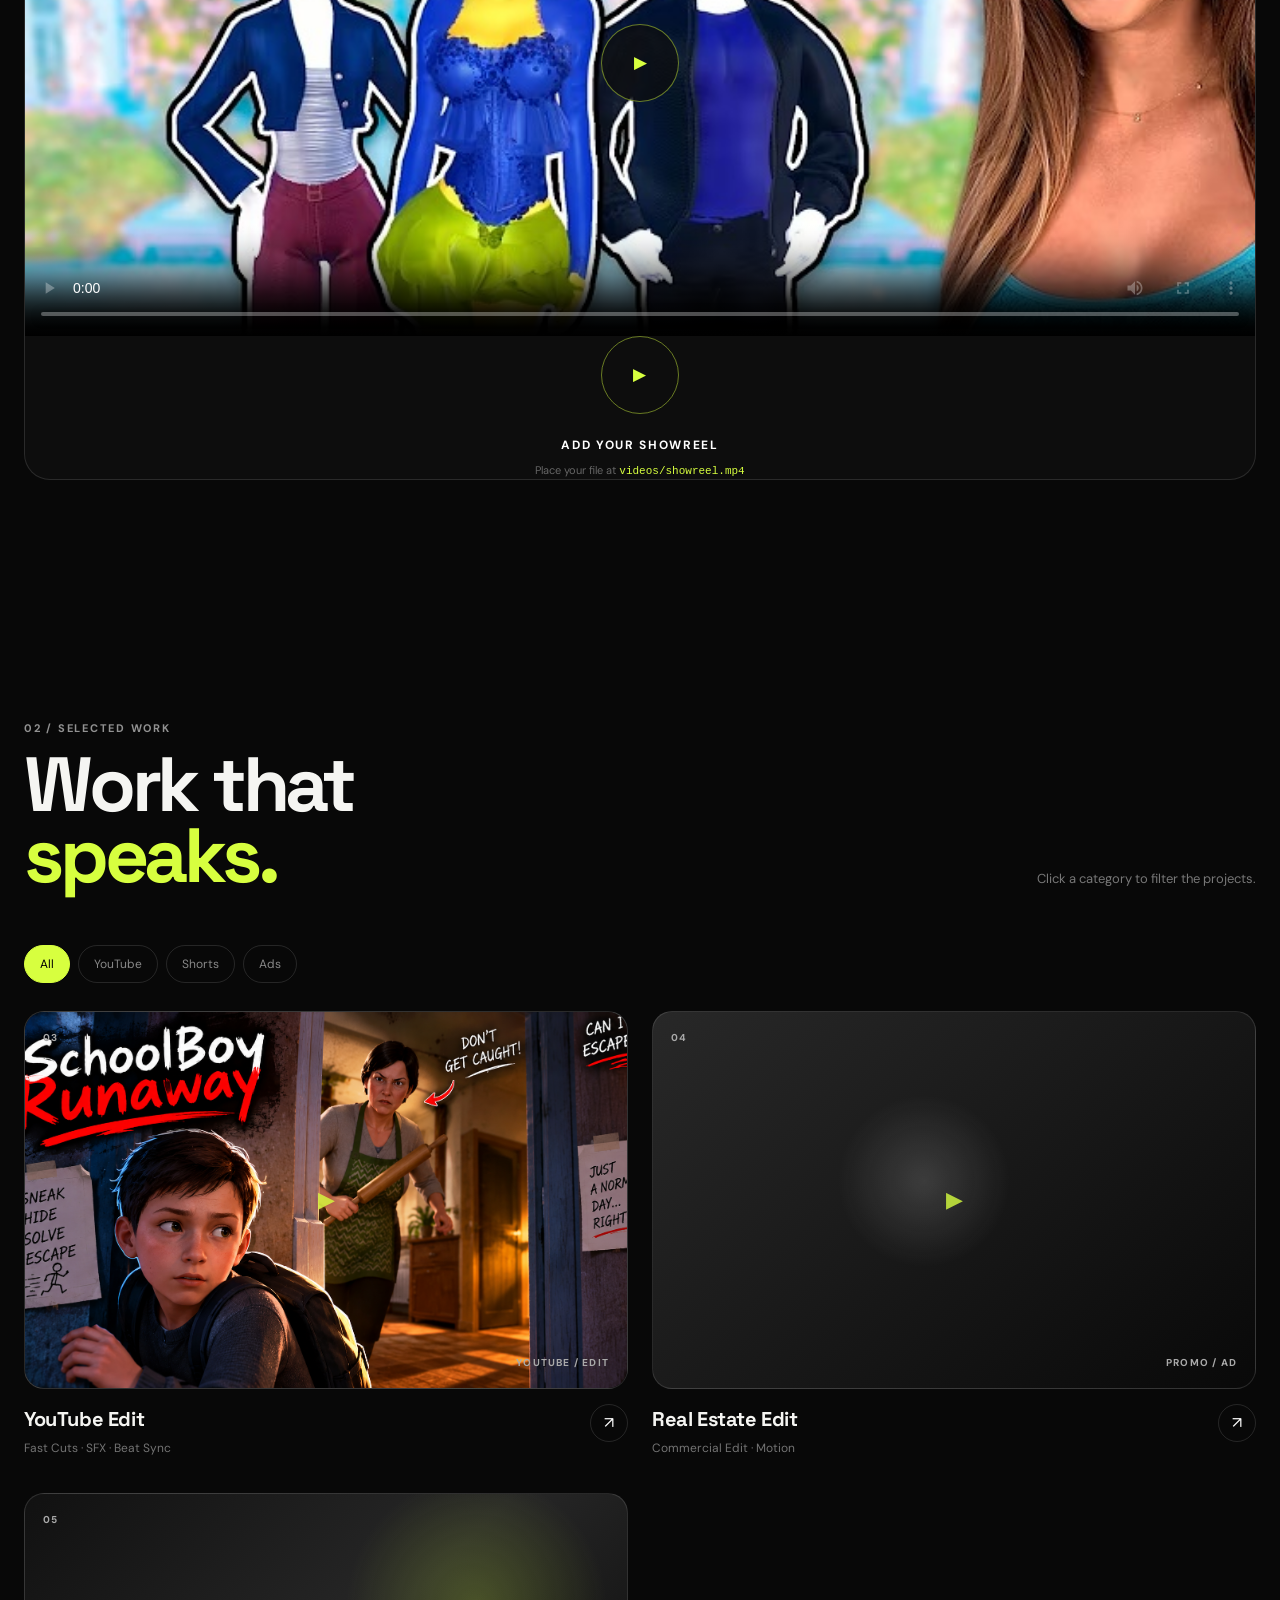
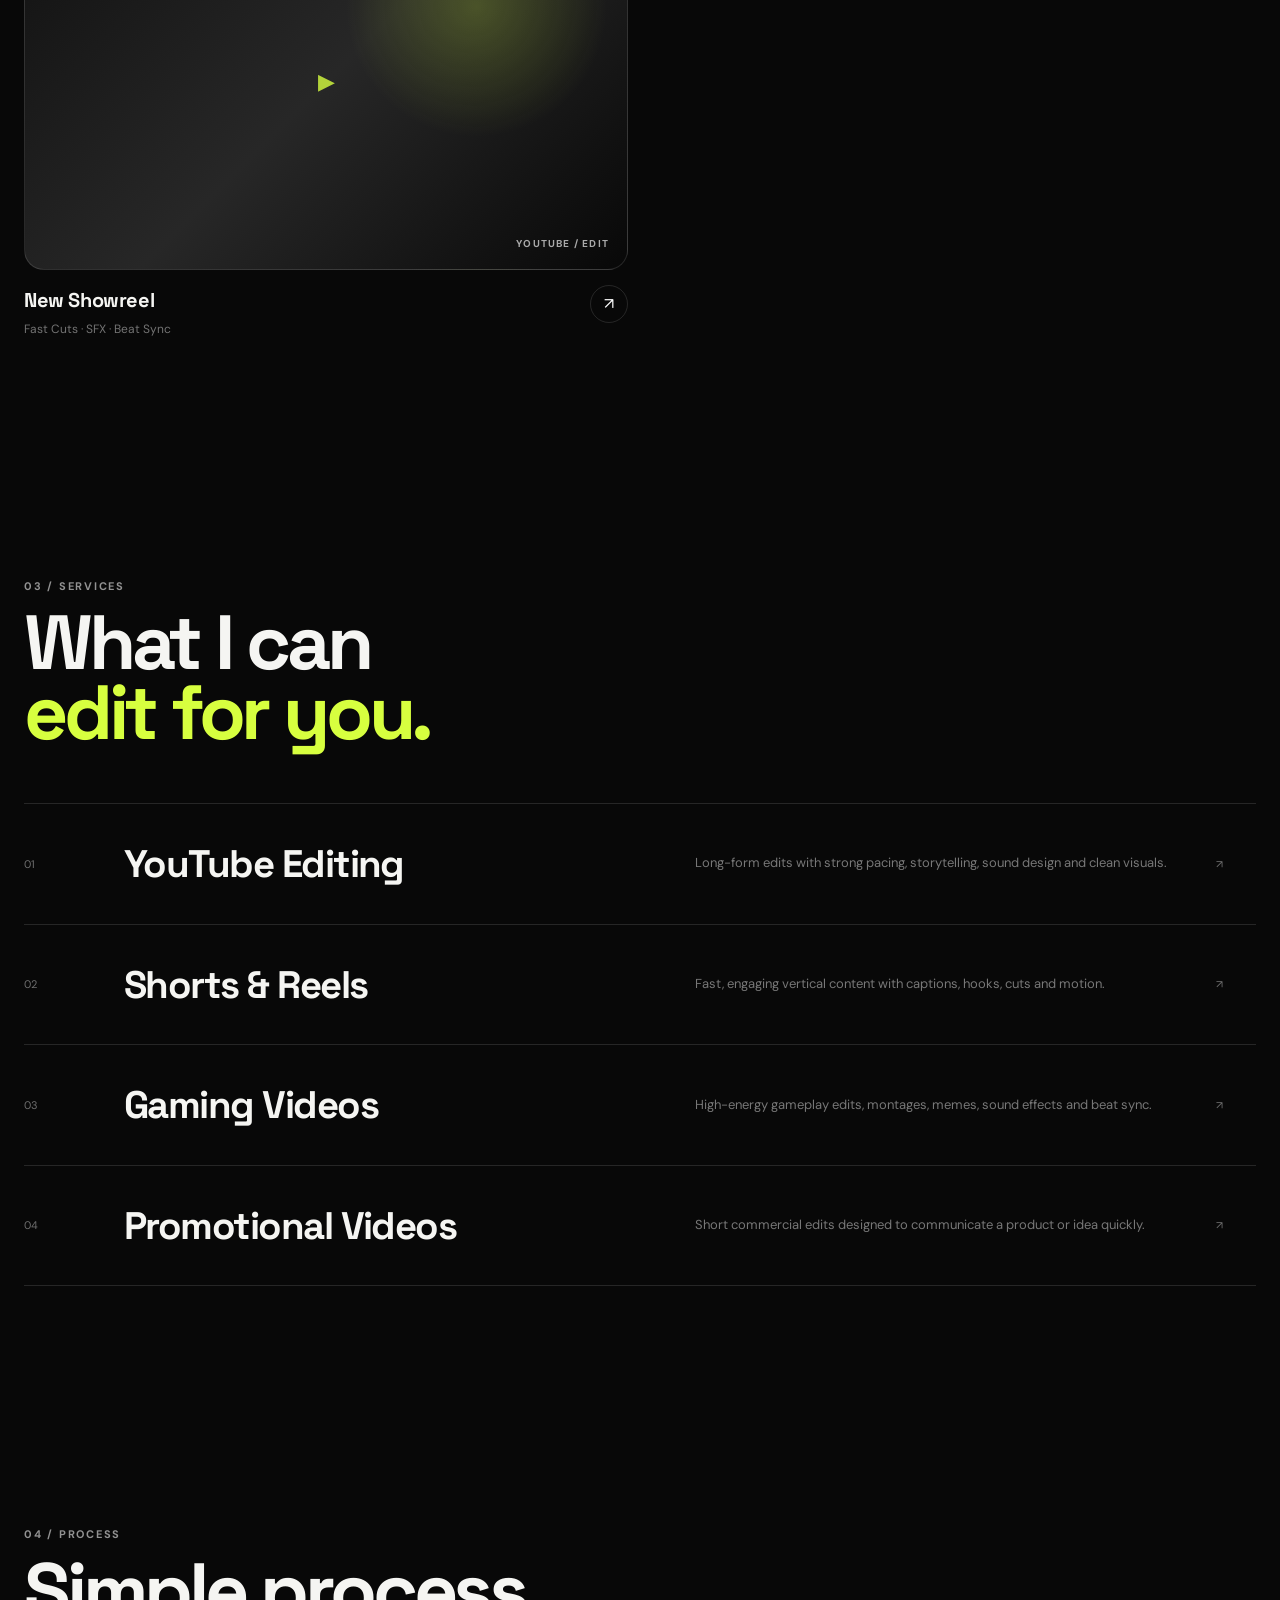
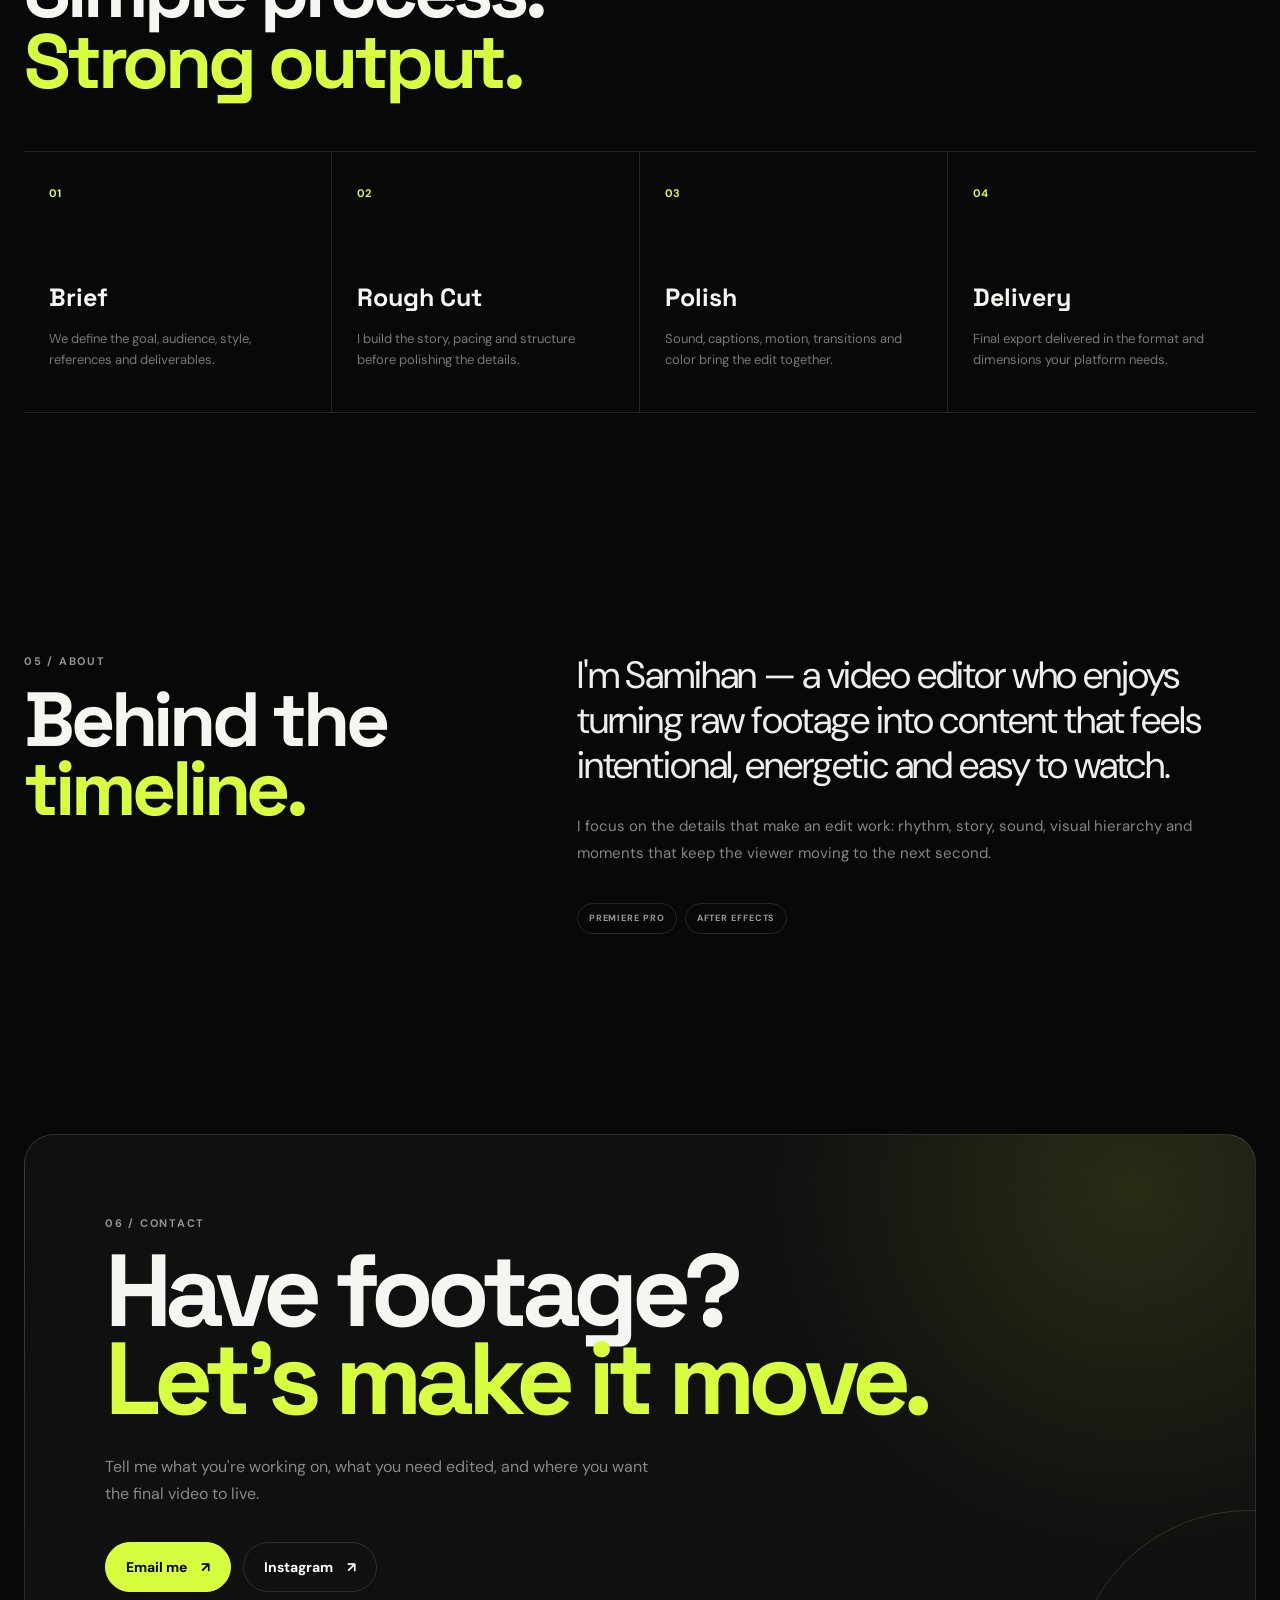
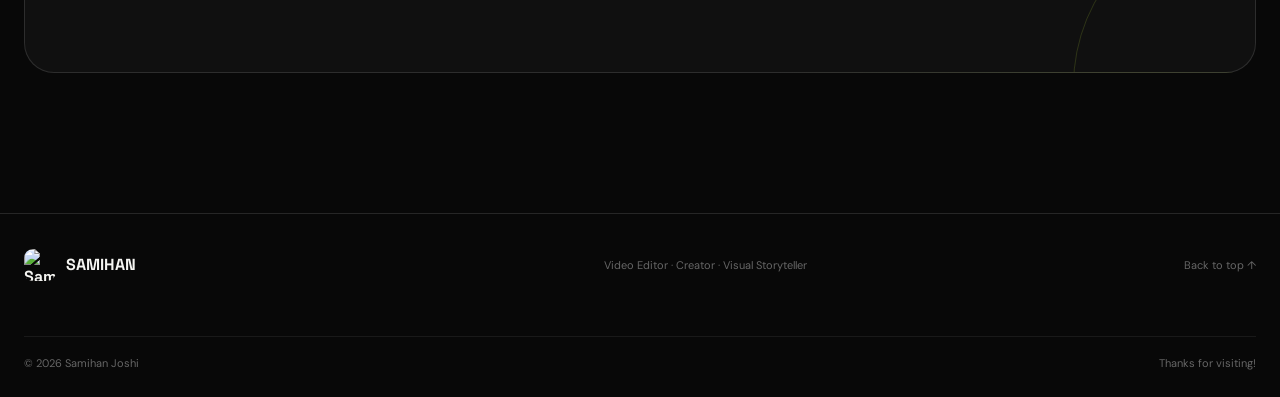
==== commit 3fd0a57c: "Update logo image source in index.html" ====
--- a/index.html
+++ b/index.html
@@ -29,7 +29,7 @@
         <nav class="navbar container">
             <a href="#top" class="brand" aria-label="Samihan home">
                 <span class="brand-logo-wrap">
-                    <img src="assets/logo.png" alt="Samihan logo" class="brand-logo">
+                    <img src="assets/My logo.png" alt="Samihan logo" class="brand-logo">
                 </span>
                 <span class="brand-name">SAMIHAN</span>
             </a>
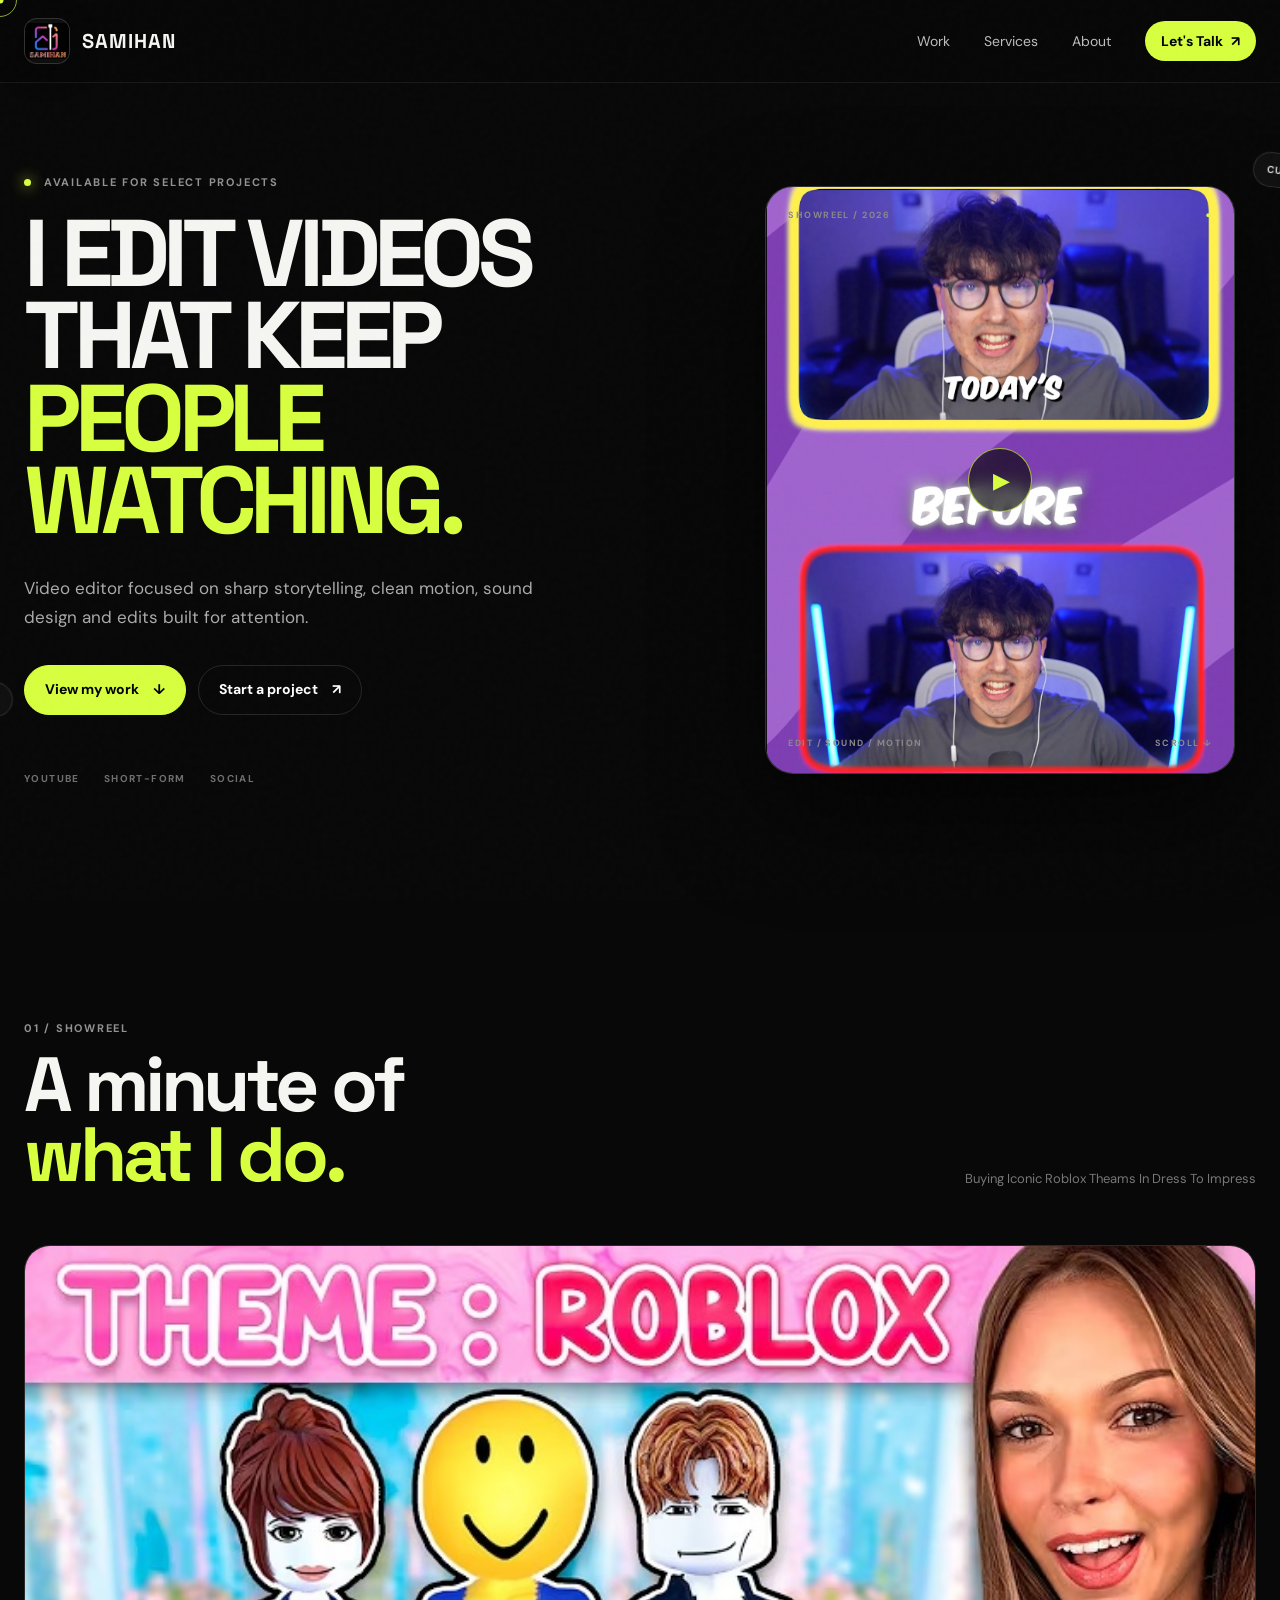
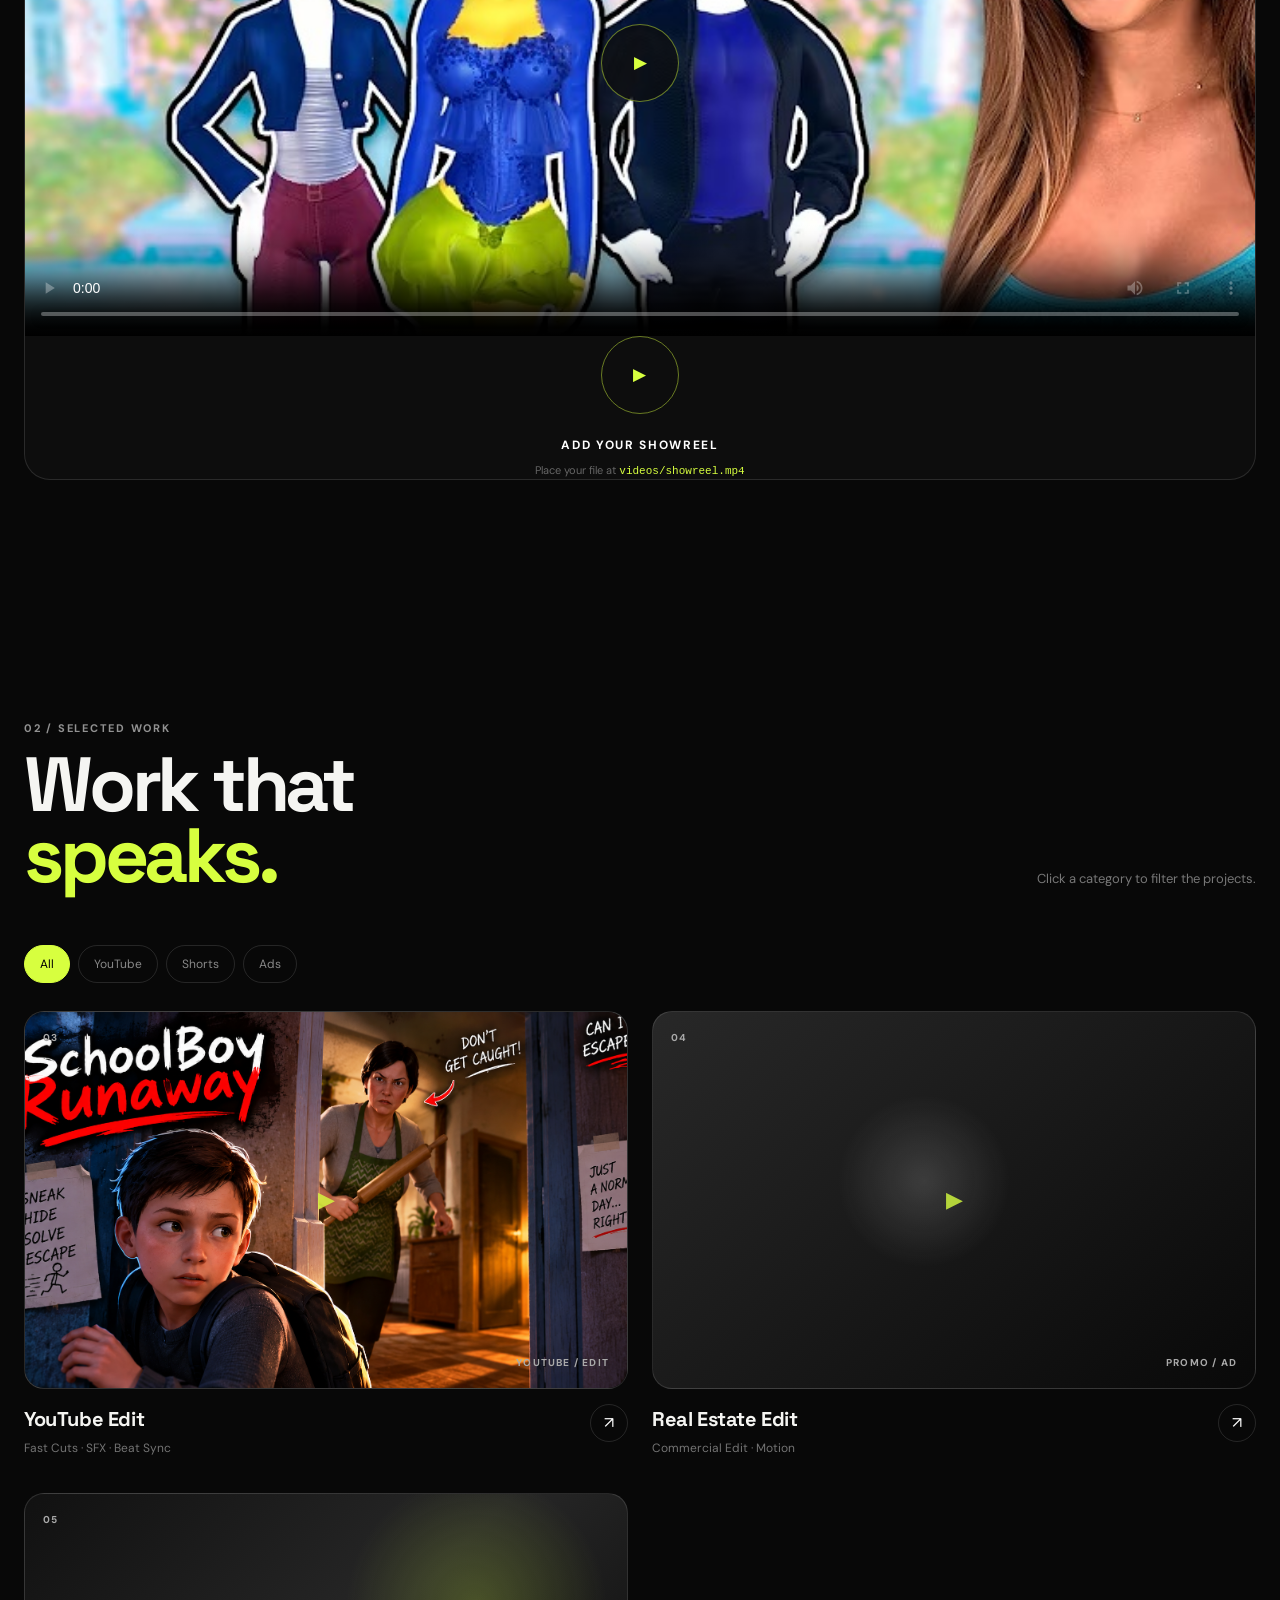
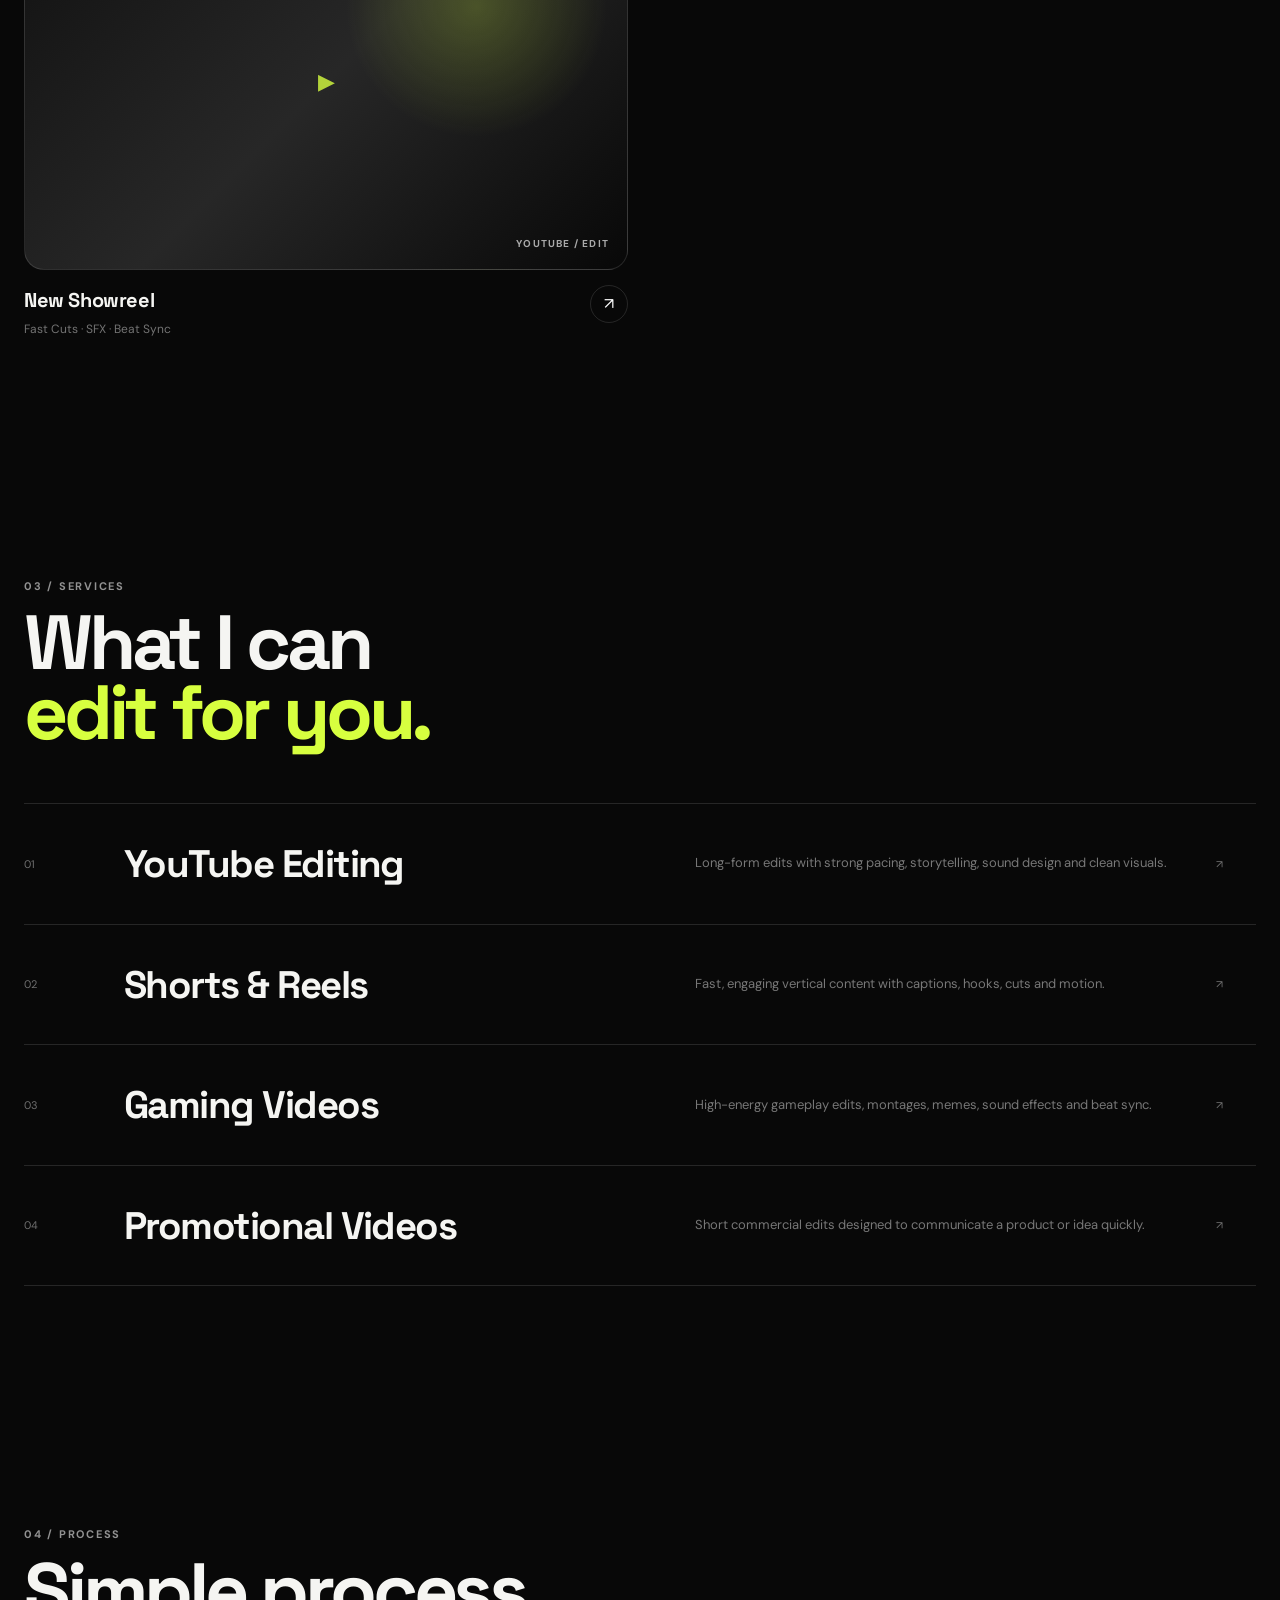
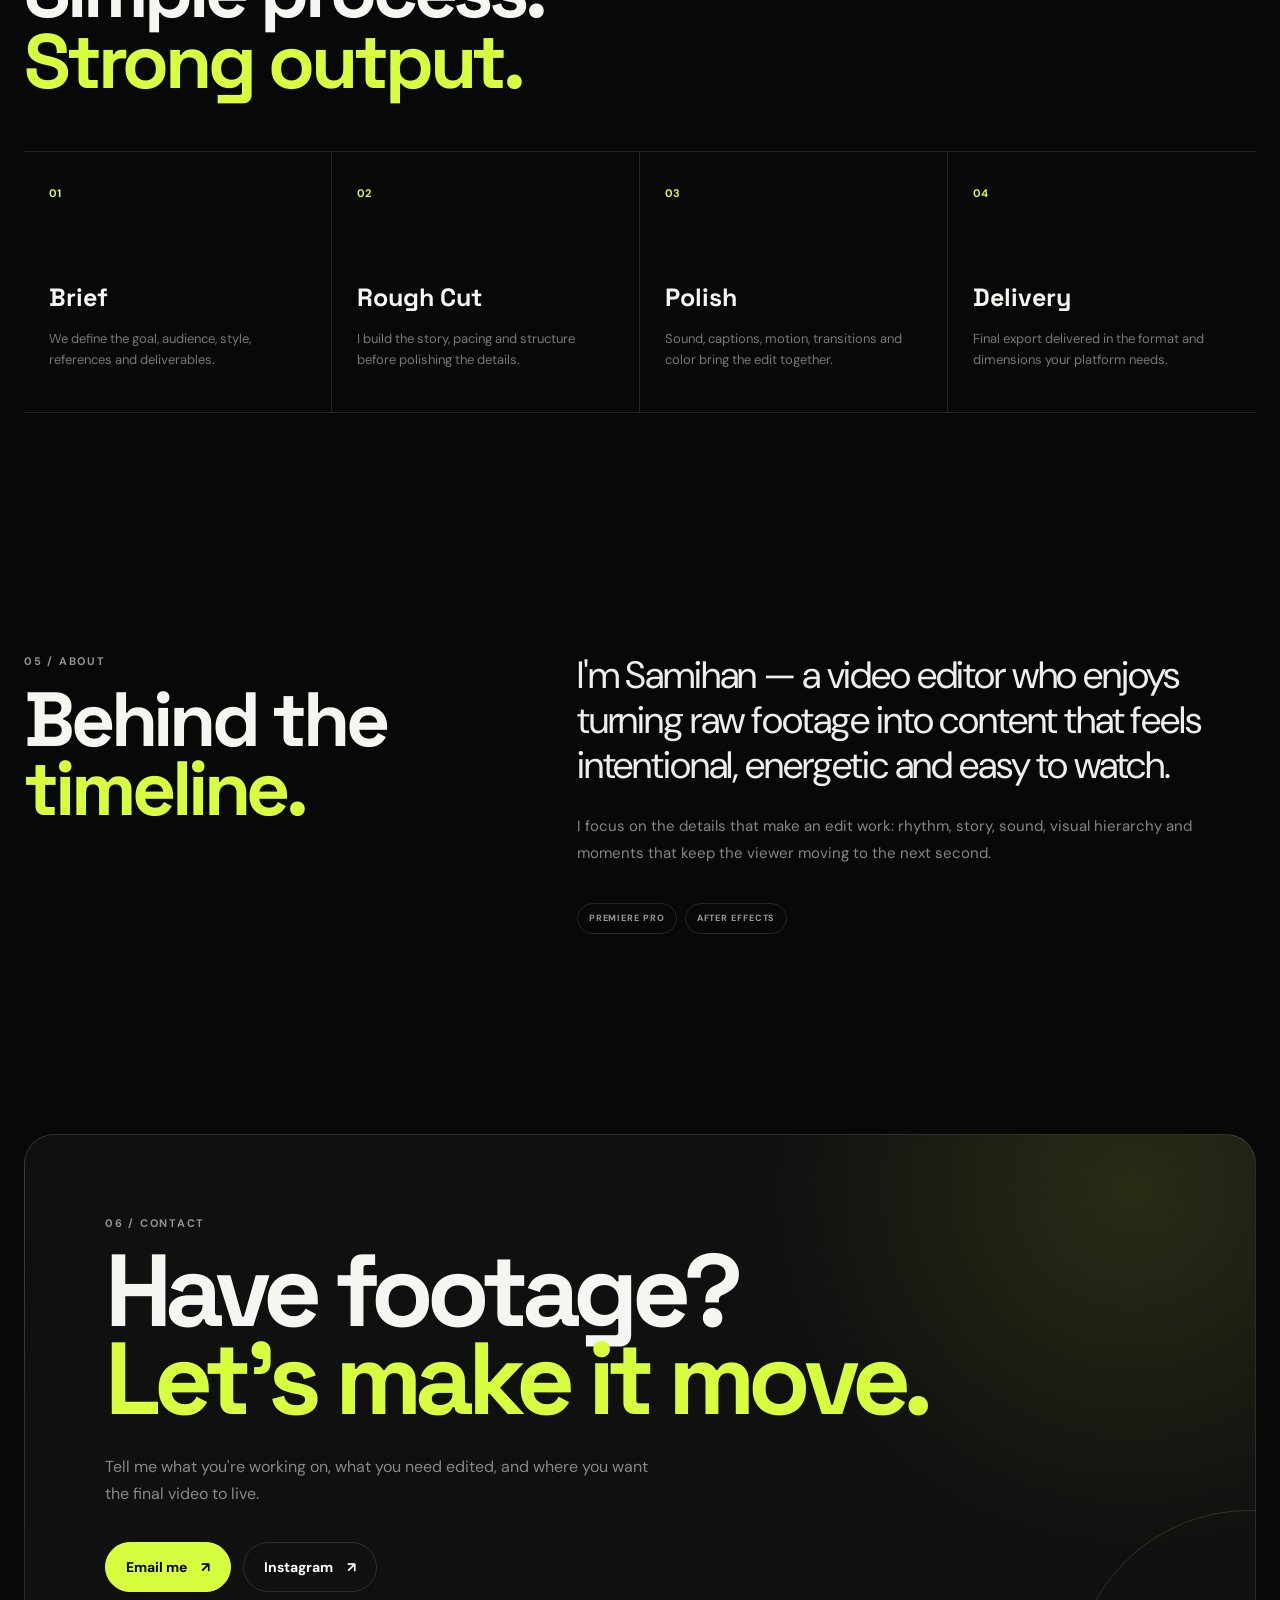
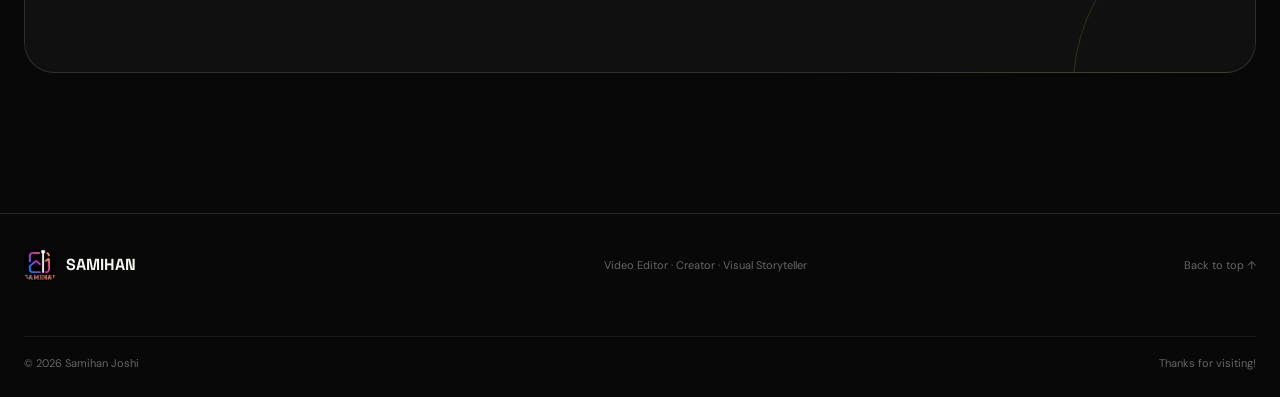
==== commit 8e03d6e0: "Update footer logo image source" ====
--- a/index.html
+++ b/index.html
@@ -29,7 +29,7 @@
         <nav class="navbar container">
             <a href="#top" class="brand" aria-label="Samihan home">
                 <span class="brand-logo-wrap">
-                    <img src="assets/My logo.png" alt="Samihan logo" class="brand-logo">
+                    <img src="assets/My_logo.png" alt="Samihan logo" class="brand-logo">
                 </span>
                 <span class="brand-name">SAMIHAN</span>
             </a>
@@ -329,7 +329,7 @@
     <footer class="site-footer">
         <div class="container footer-inner">
             <div class="footer-brand">
-                <img src="assets/logo.png" alt="Samihan logo">
+                <img src="assets/My_logo.png" alt="Samihan logo">
                 <span>SAMIHAN</span>
             </div>
             <p>Video Editor · Creator · Visual Storyteller</p>
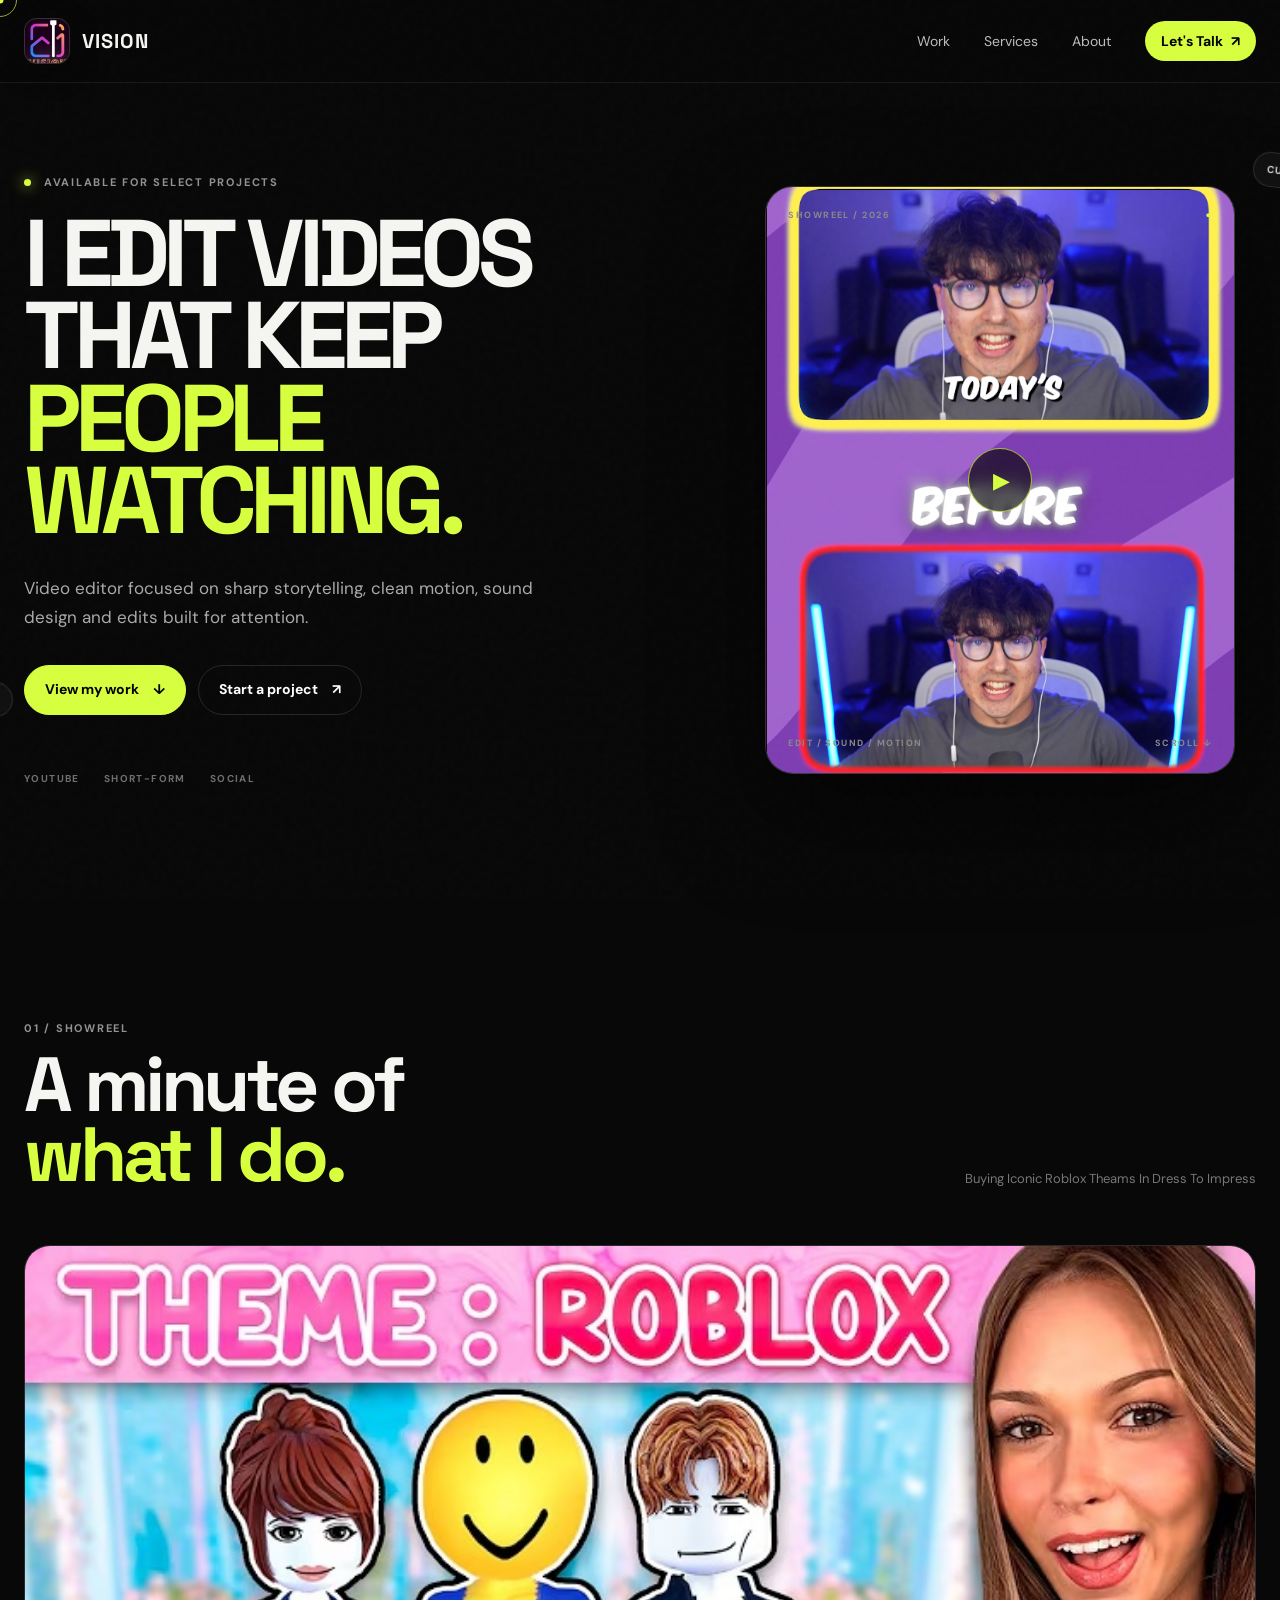
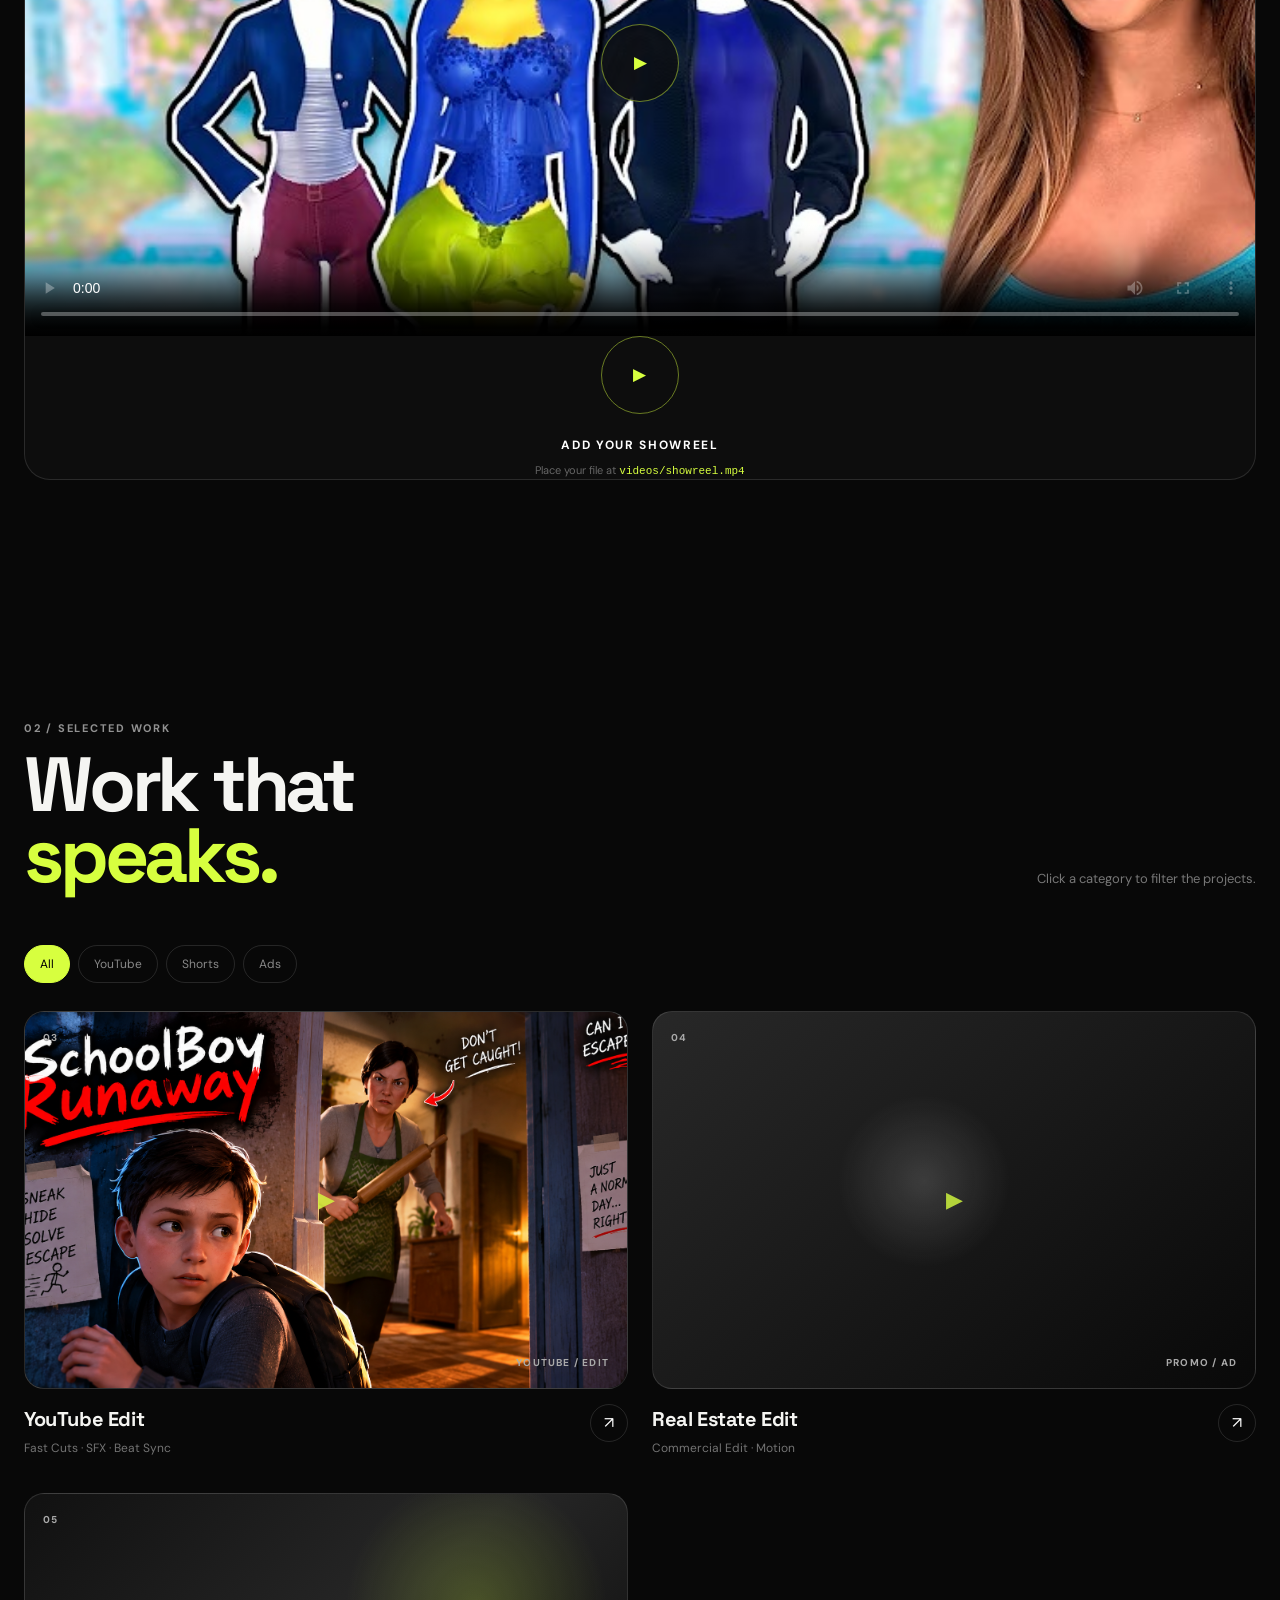
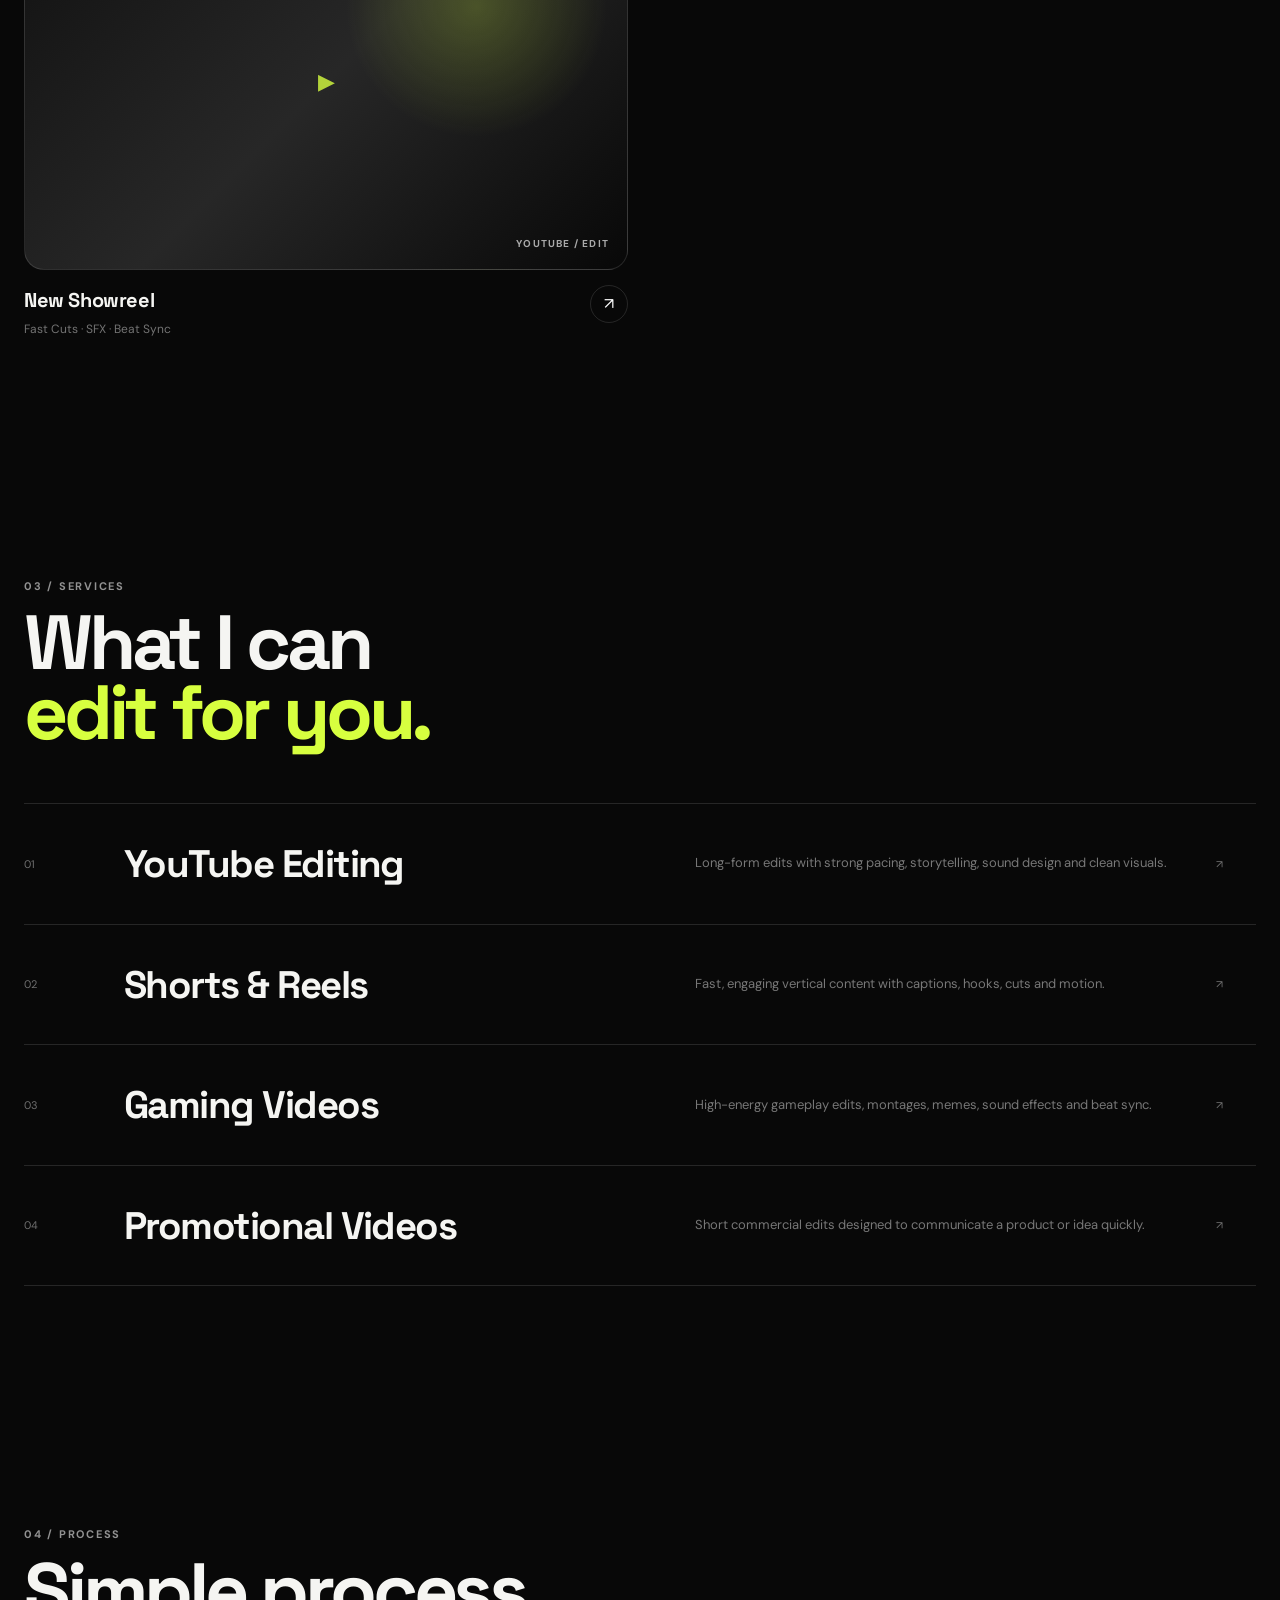
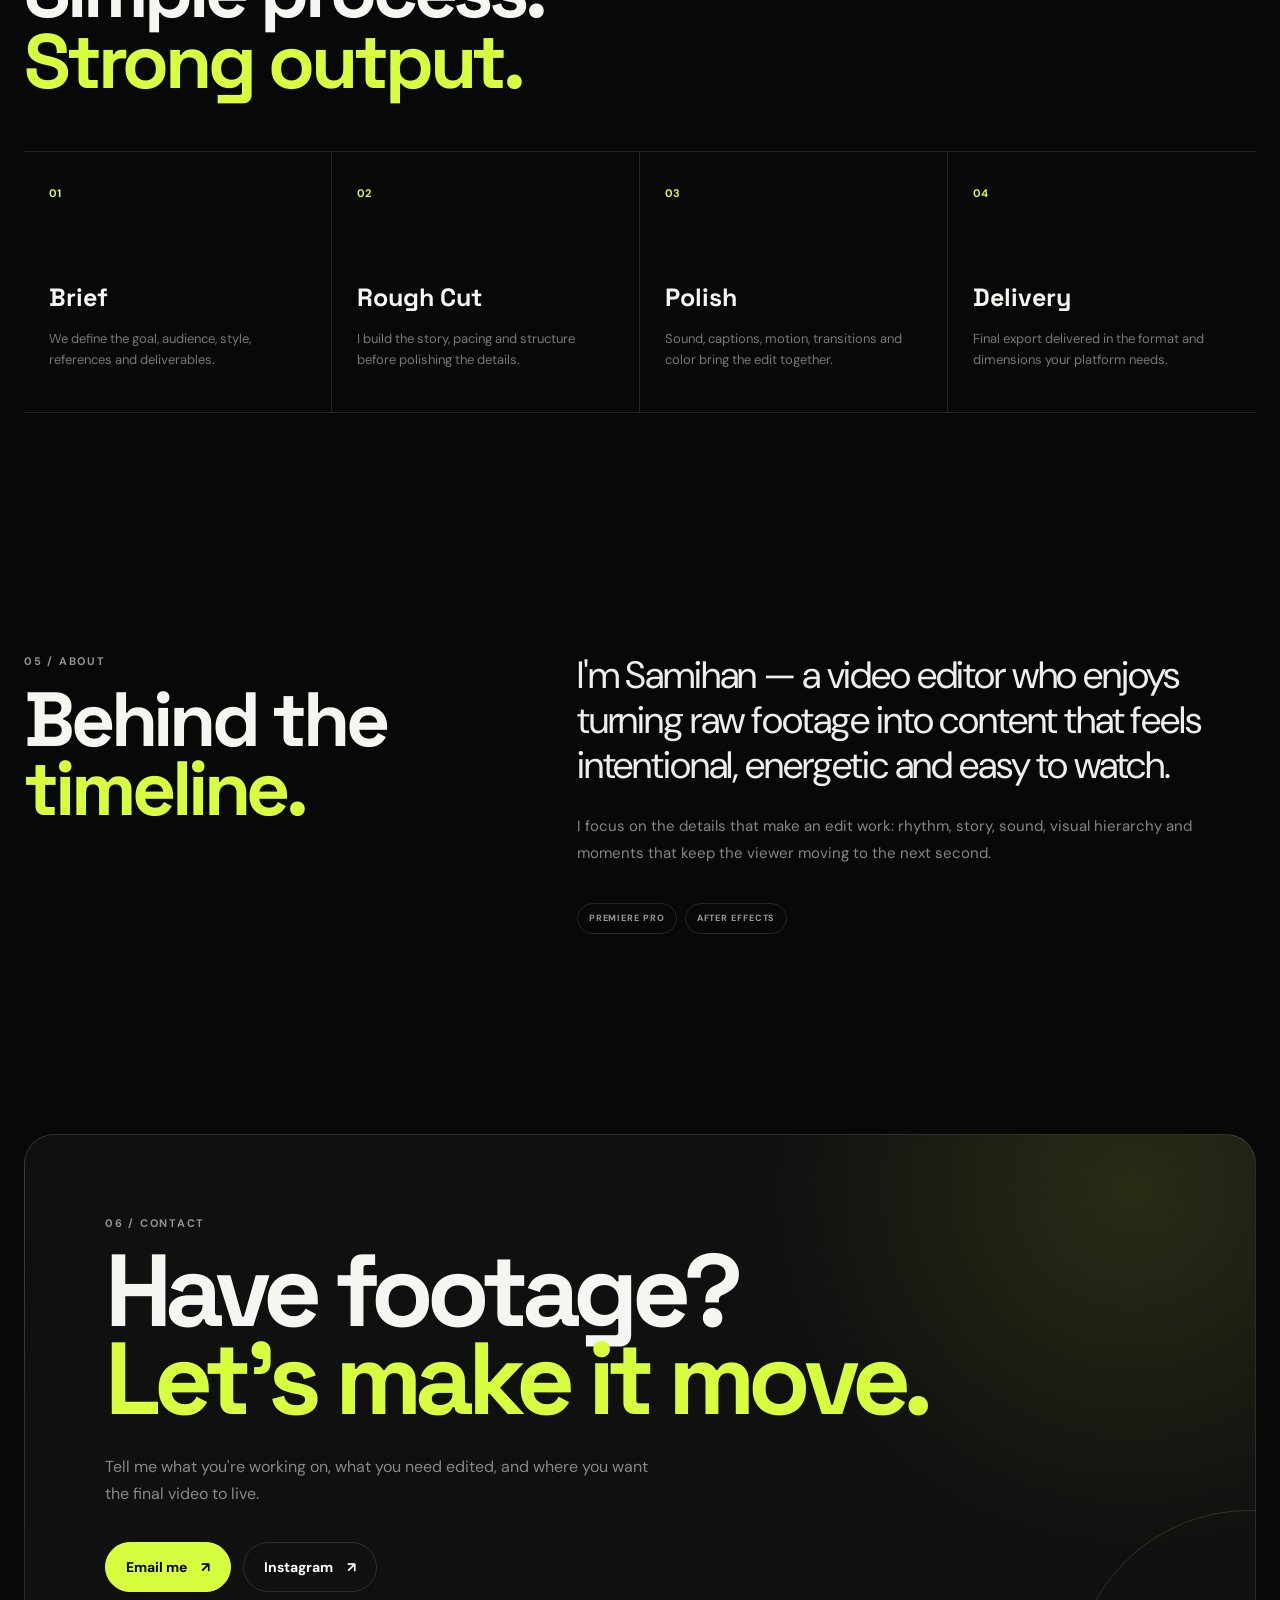
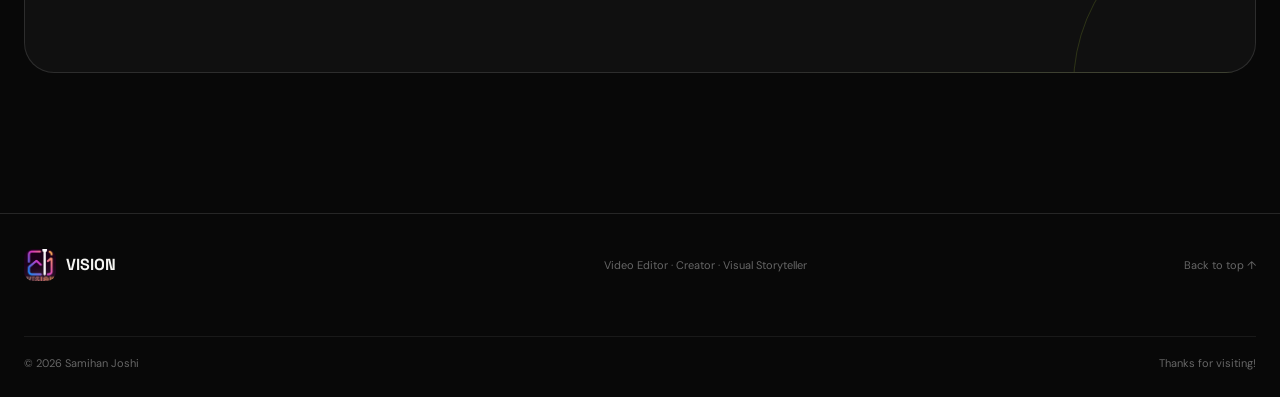
==== commit a782fe20: "Change brand name from 'SAMIHAN' to 'VISION'" ====
--- a/index.html
+++ b/index.html
@@ -31,7 +31,7 @@
                 <span class="brand-logo-wrap">
                     <img src="assets/My_logo.png" alt="Samihan logo" class="brand-logo">
                 </span>
-                <span class="brand-name">SAMIHAN</span>
+                <span class="brand-name">VISION</span>
             </a>
 
             <button class="menu-toggle" aria-label="Open menu" aria-expanded="false">
@@ -330,7 +330,7 @@
         <div class="container footer-inner">
             <div class="footer-brand">
                 <img src="assets/My_logo.png" alt="Samihan logo">
-                <span>SAMIHAN</span>
+                <span>VISION</span>
             </div>
             <p>Video Editor · Creator · Visual Storyteller</p>
             <a href="#top">Back to top ↑</a>
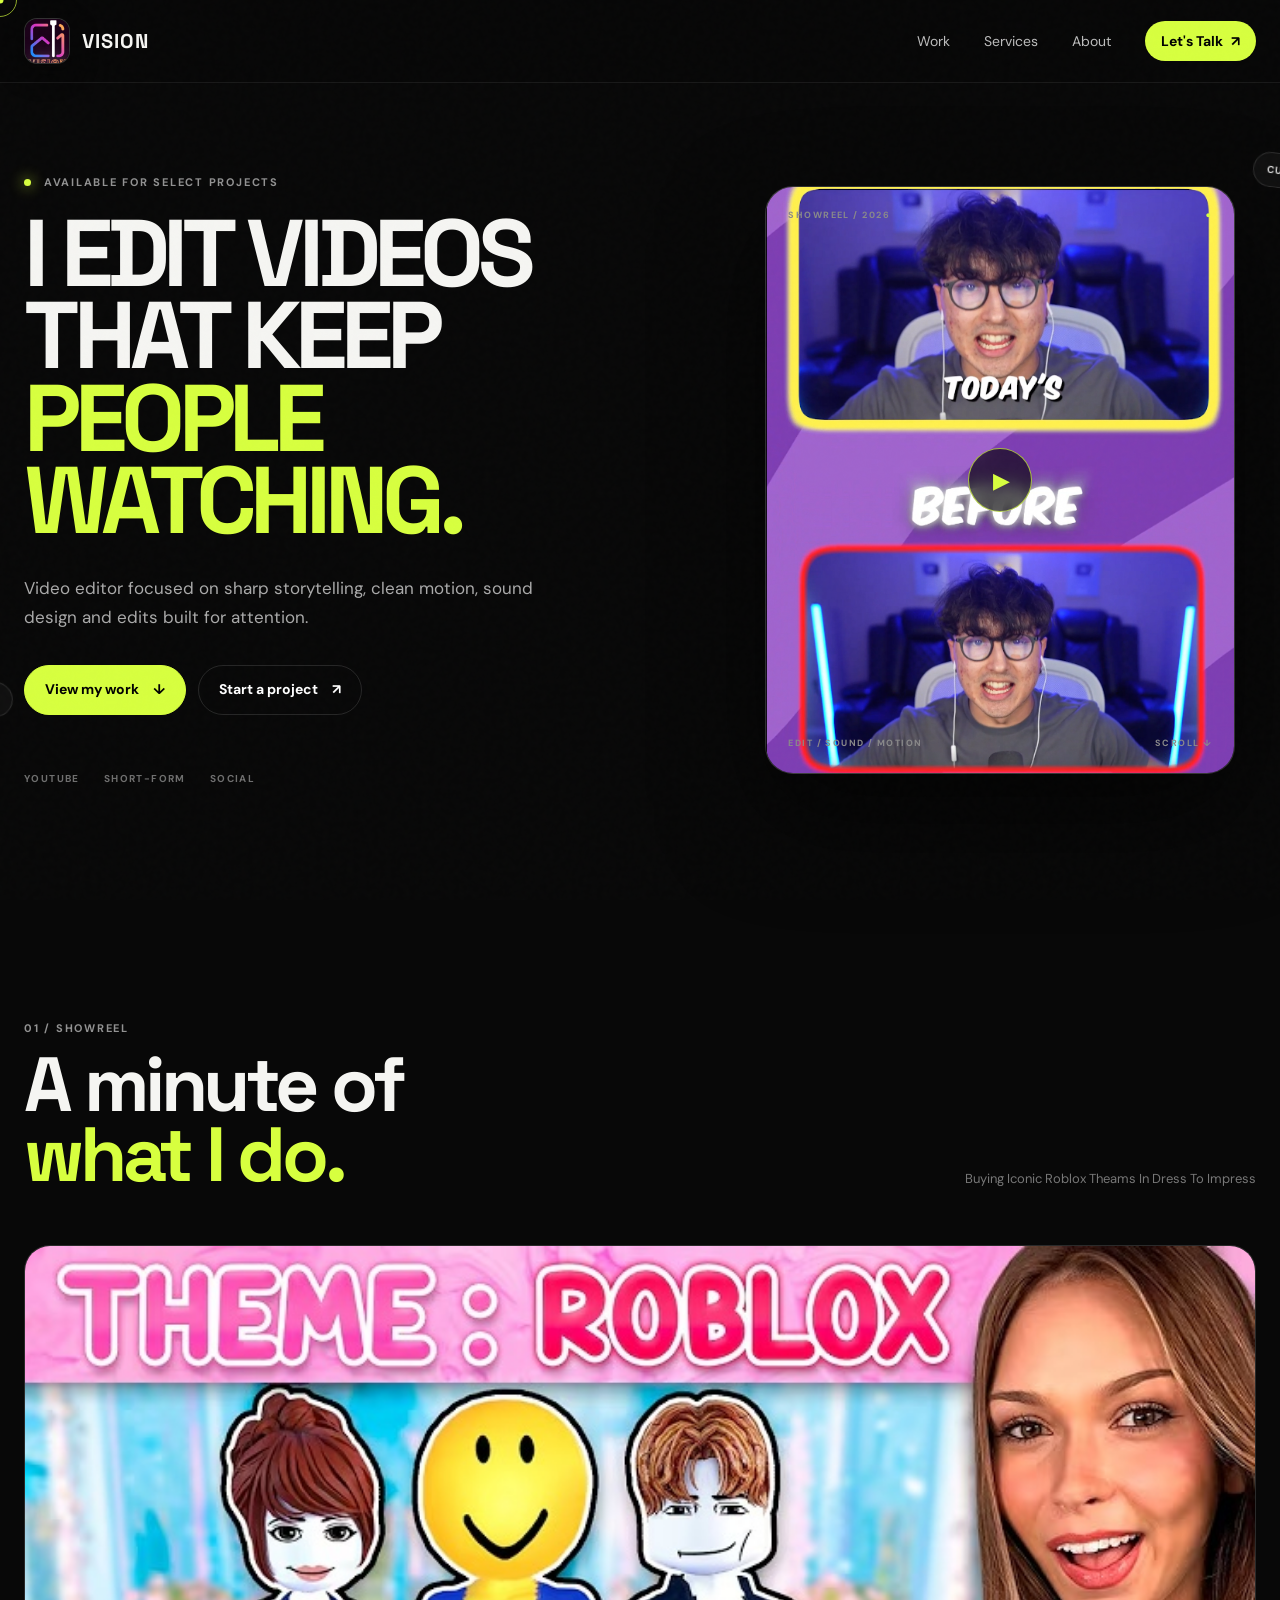
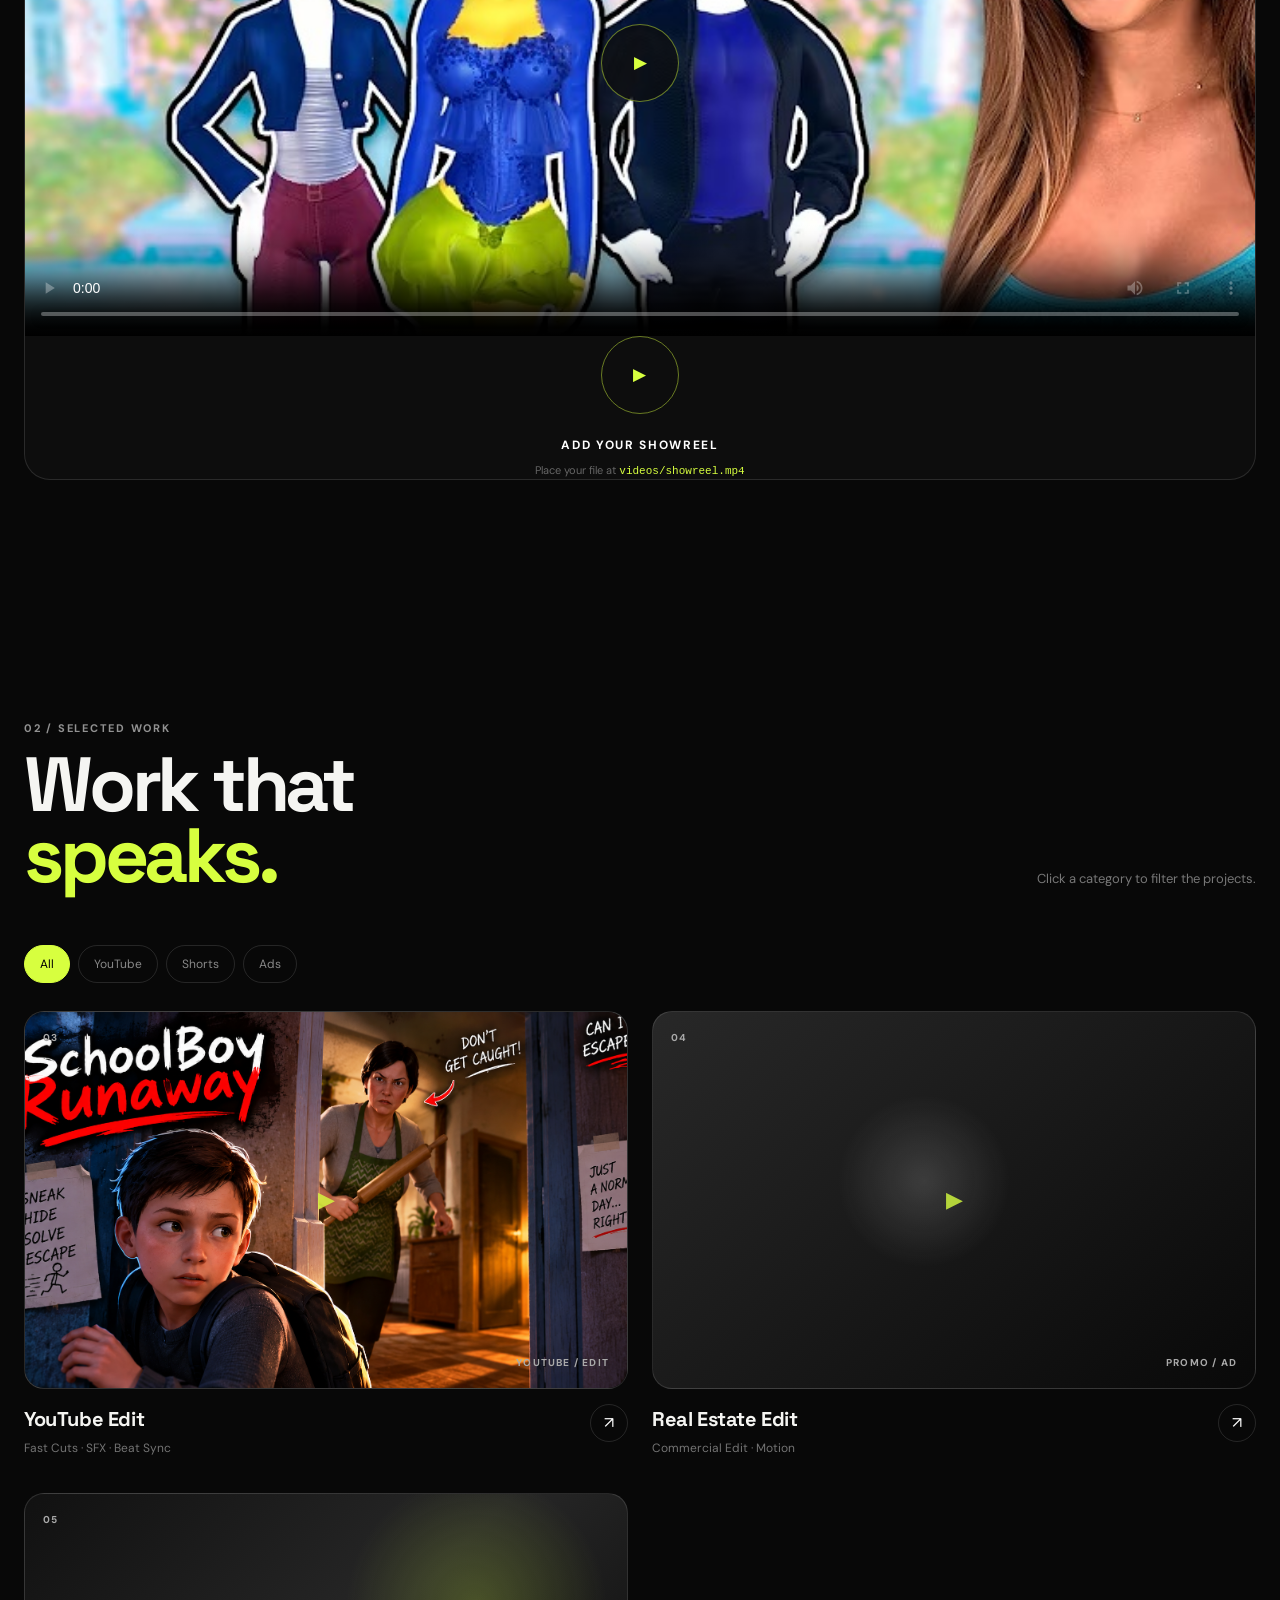
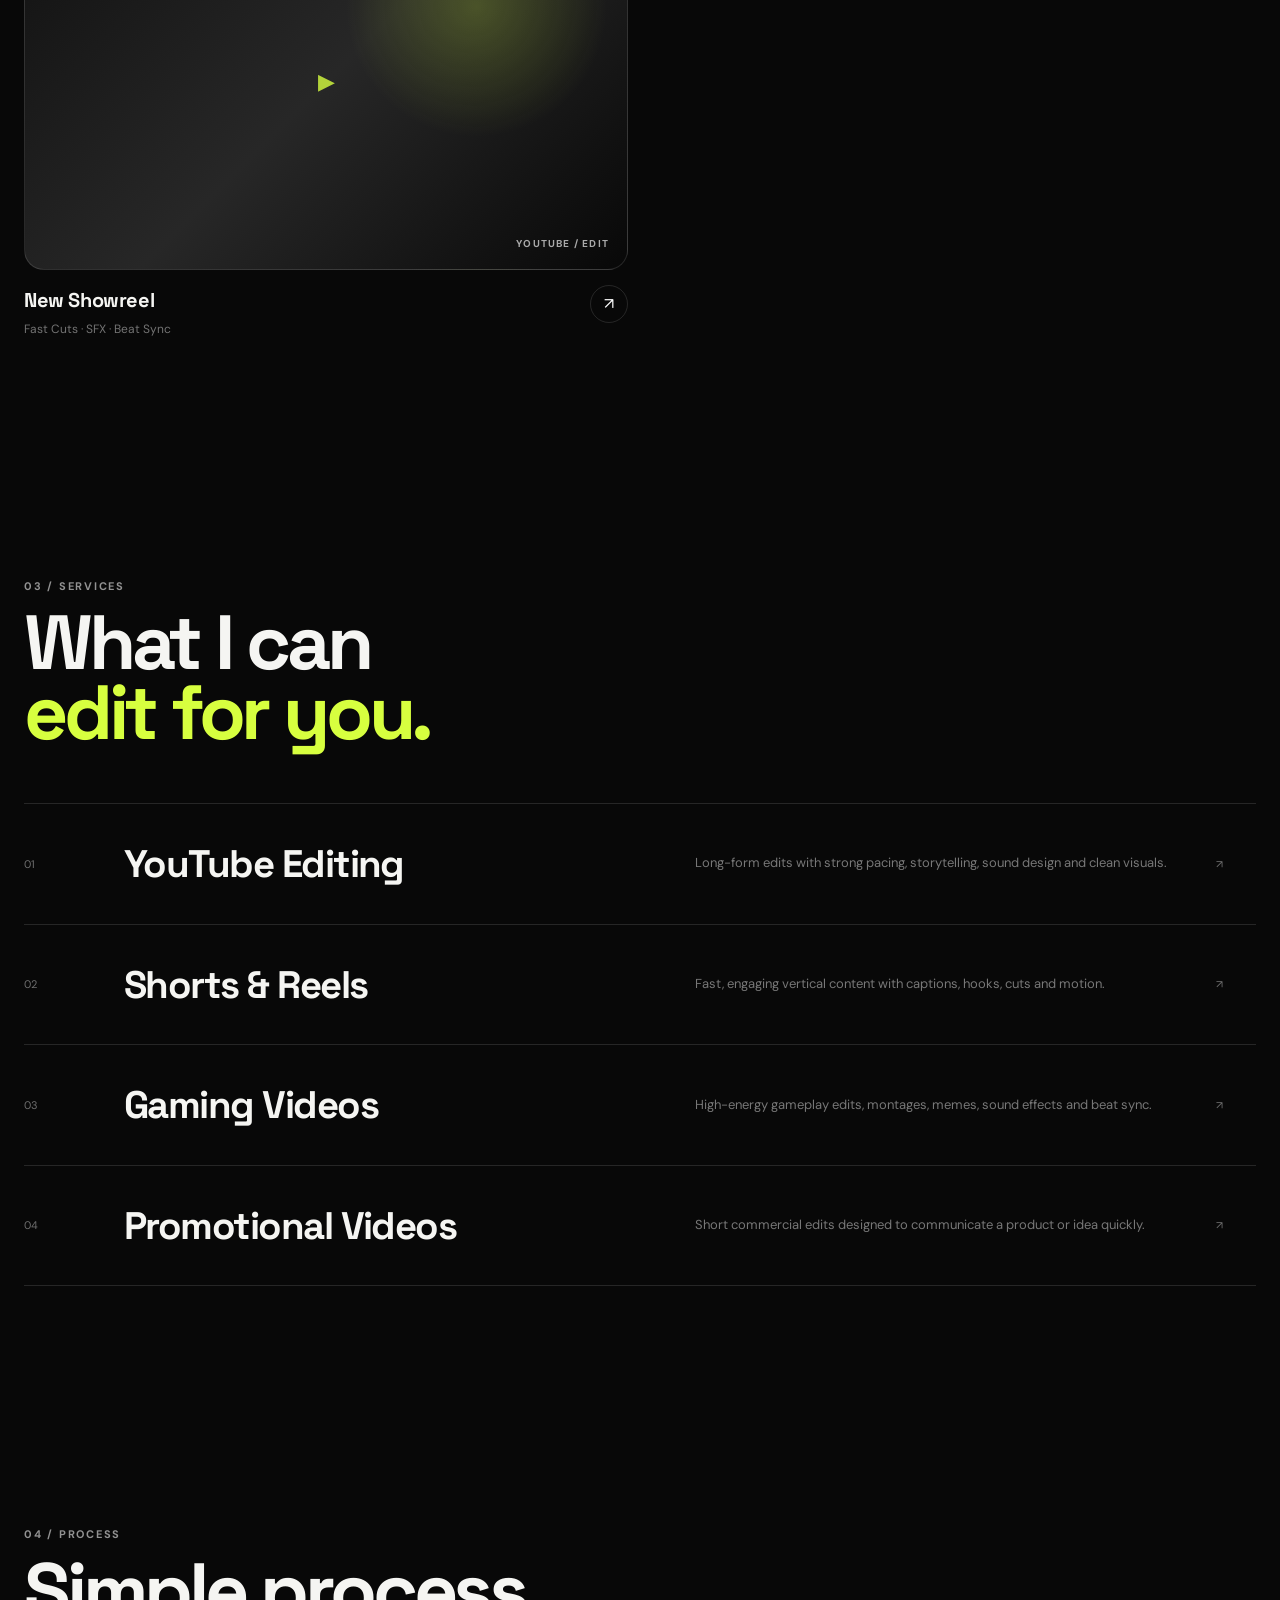
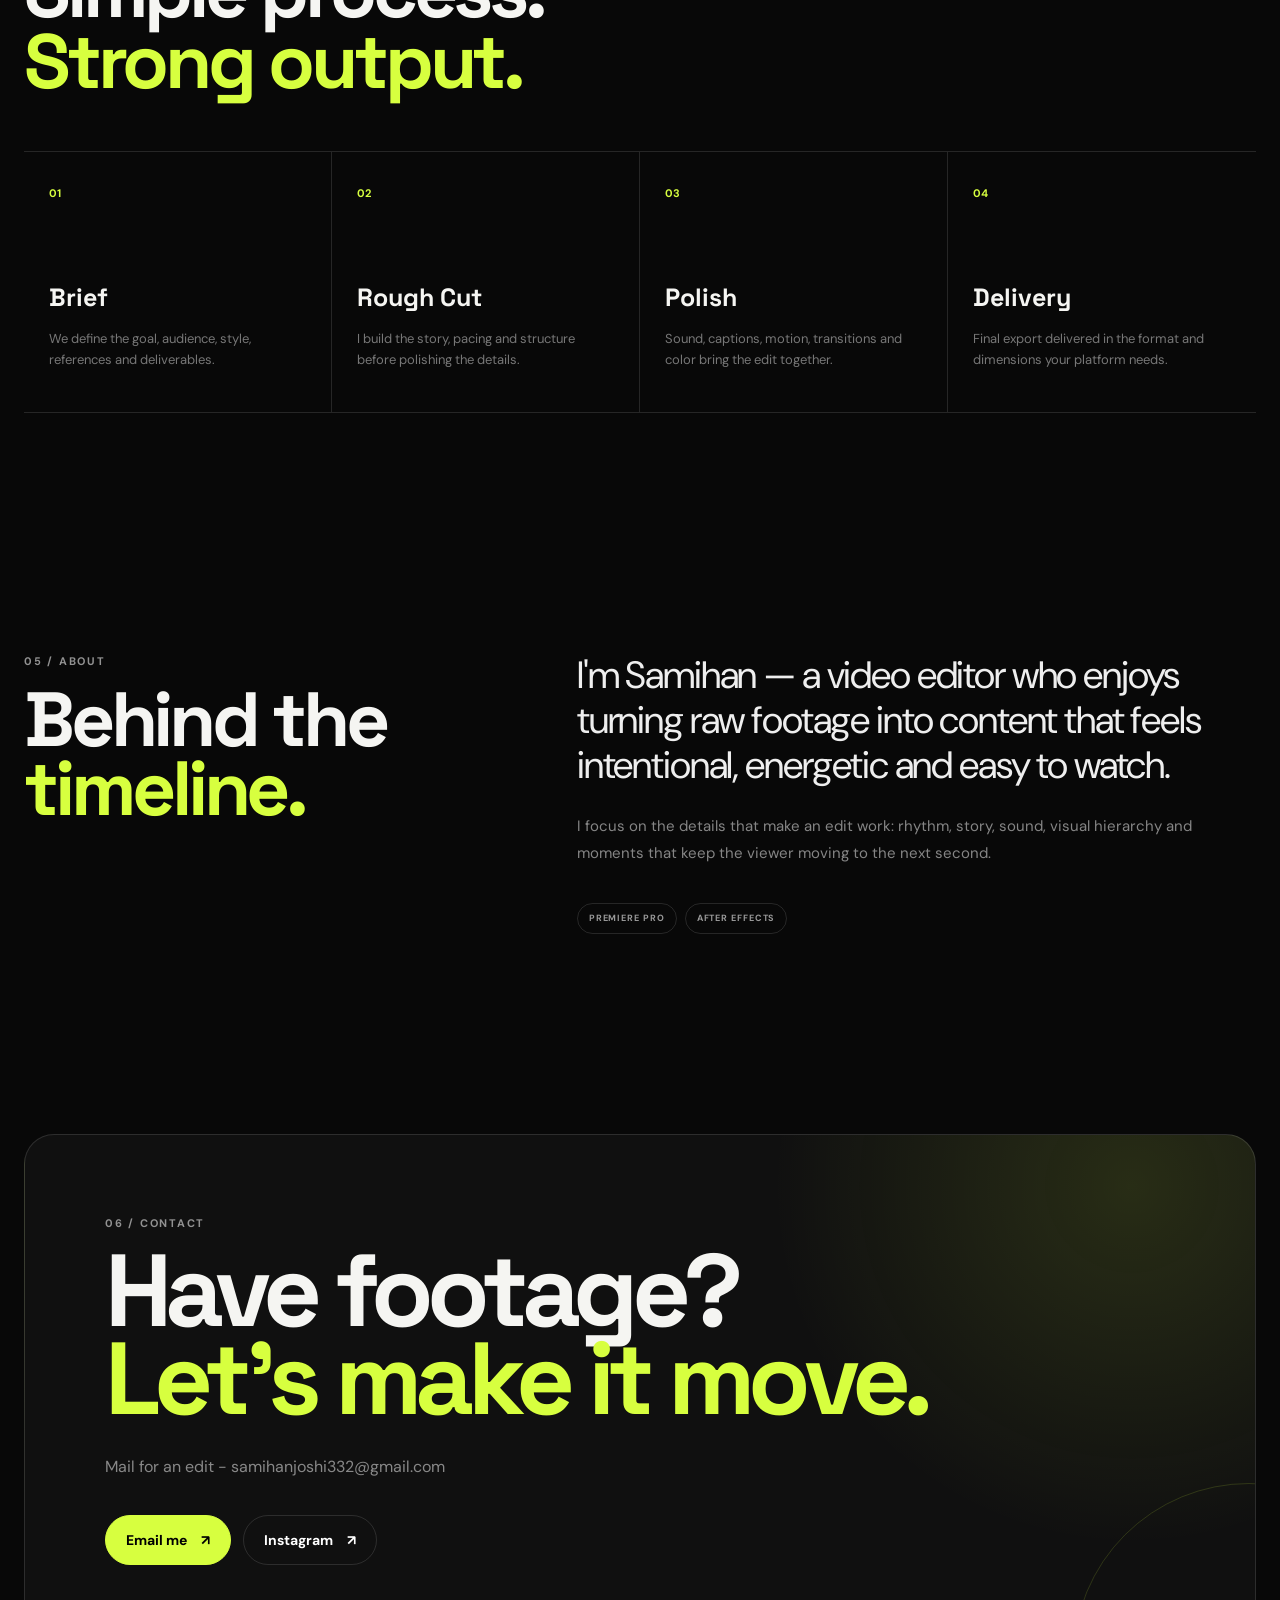
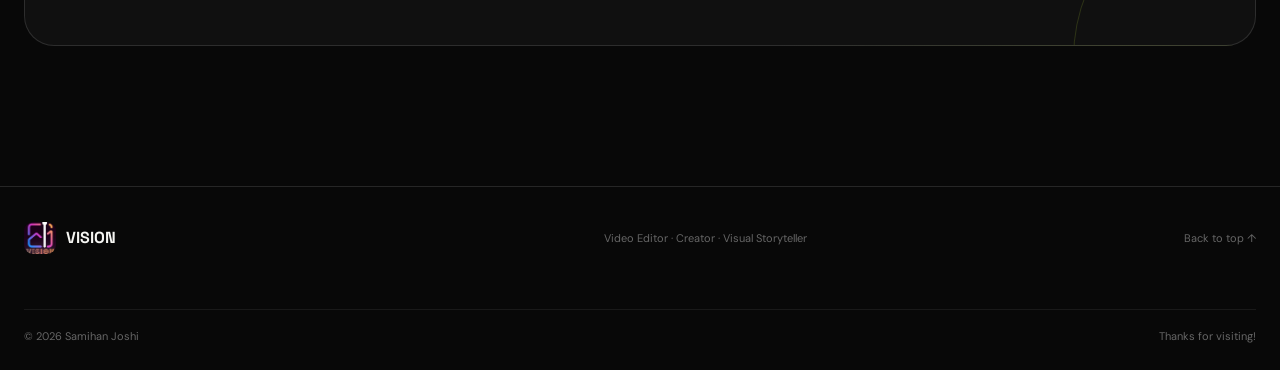
==== commit 6db5acbf: "Change contact text to email address Updated contact information for video editing inquiries." ====
--- a/index.html
+++ b/index.html
@@ -308,15 +308,14 @@
                     <p class="eyebrow">06 / CONTACT</p>
                     <h2>Have footage?<br><span>Let's make it move.</span></h2>
                     <p class="contact-text">
-                        Tell me what you're working on, what you need edited,
-                        and where you want the final video to live.
+                        Mail for an edit - samihanjoshi332@gmail.com
                     </p>
 
                     <div class="contact-actions">
                         <a href="https://mail.google.com/mail/?view=cm&fs=1&to=samihanjoshi332@gmail.com&su=Video%20Editing%20Project" target="_blank" rel="noopener noreferrer" class="btn btn-primary magnetic">
                             Email me <span>↗</span>
                         </a>
-                        <a href="https://www.instagram.com/editbysamihan/" target="_blank" rel="noopener noreferrer" class="btn btn-ghost">
+                        <a href="https://www.instagram.com/visiontheediter/" target="_blank" rel="noopener noreferrer" class="btn btn-ghost">
                             Instagram <span>↗</span>
                         </a>
                     </div>
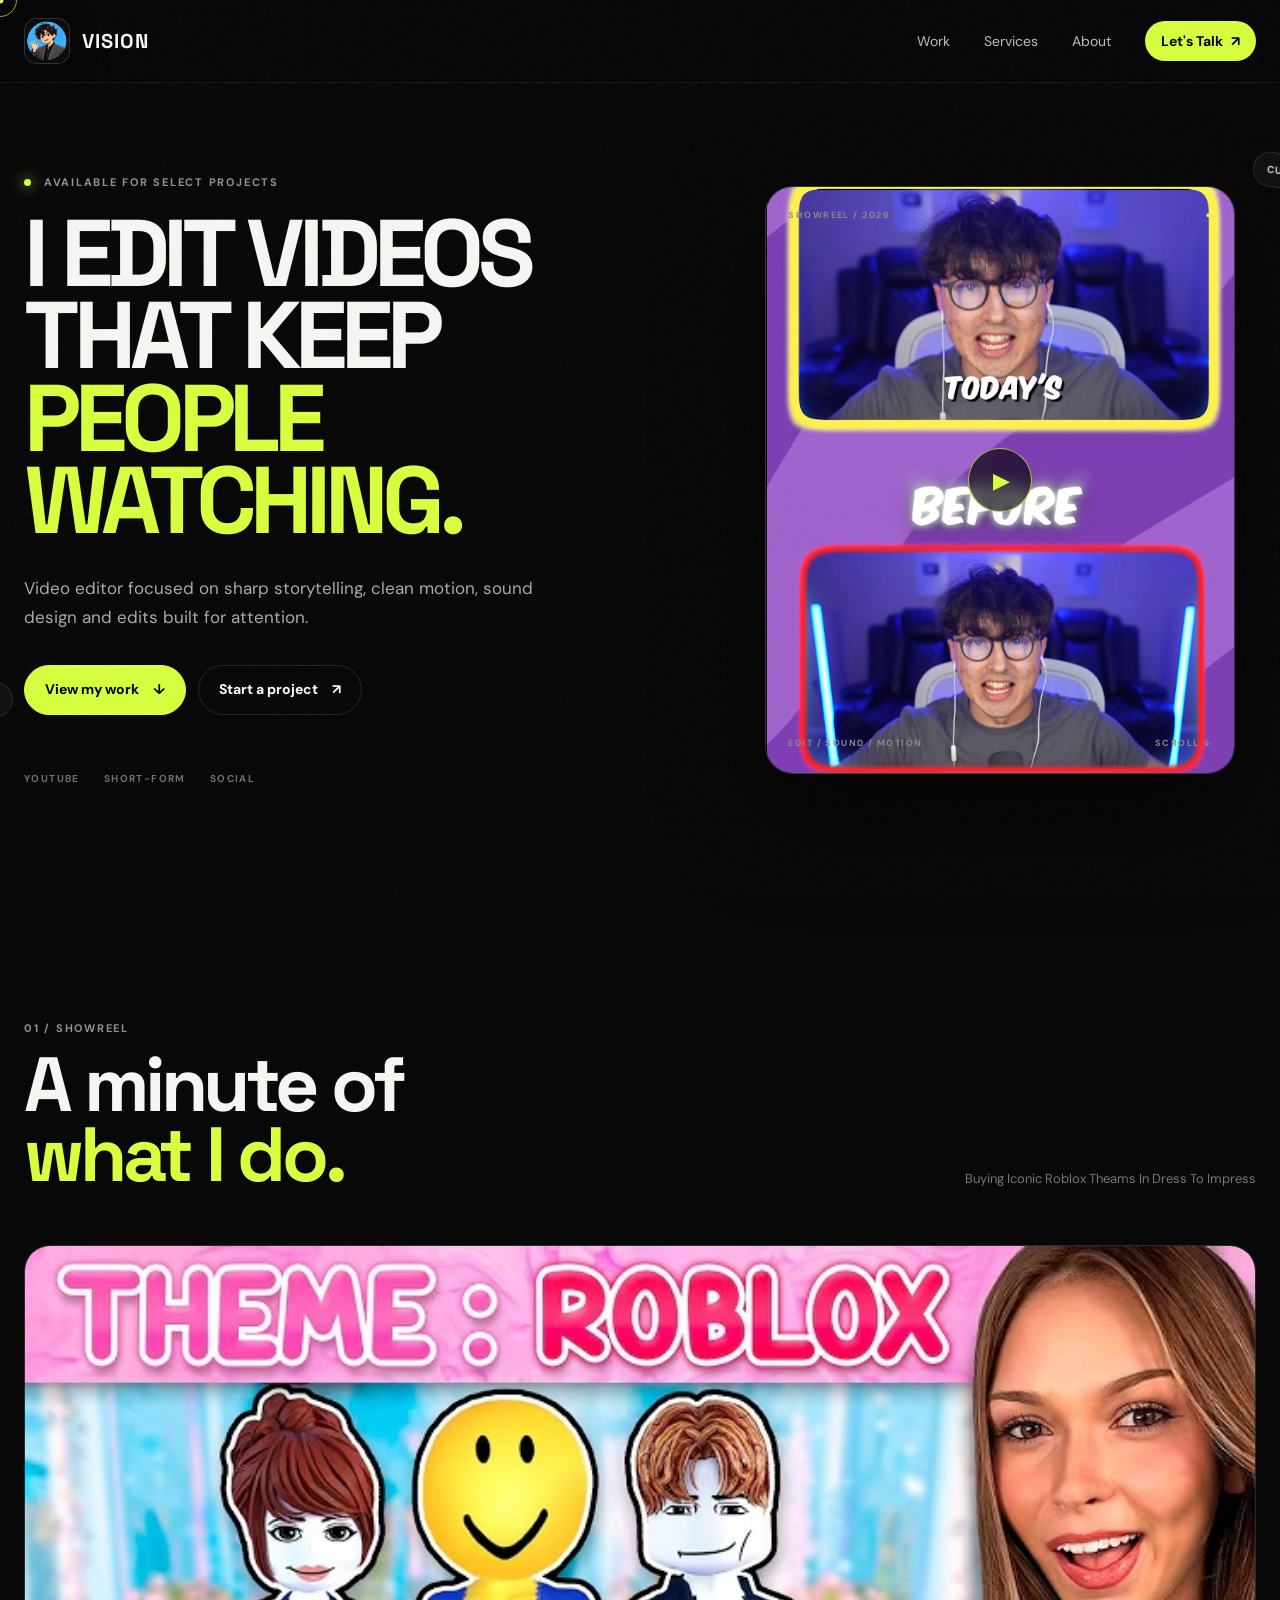
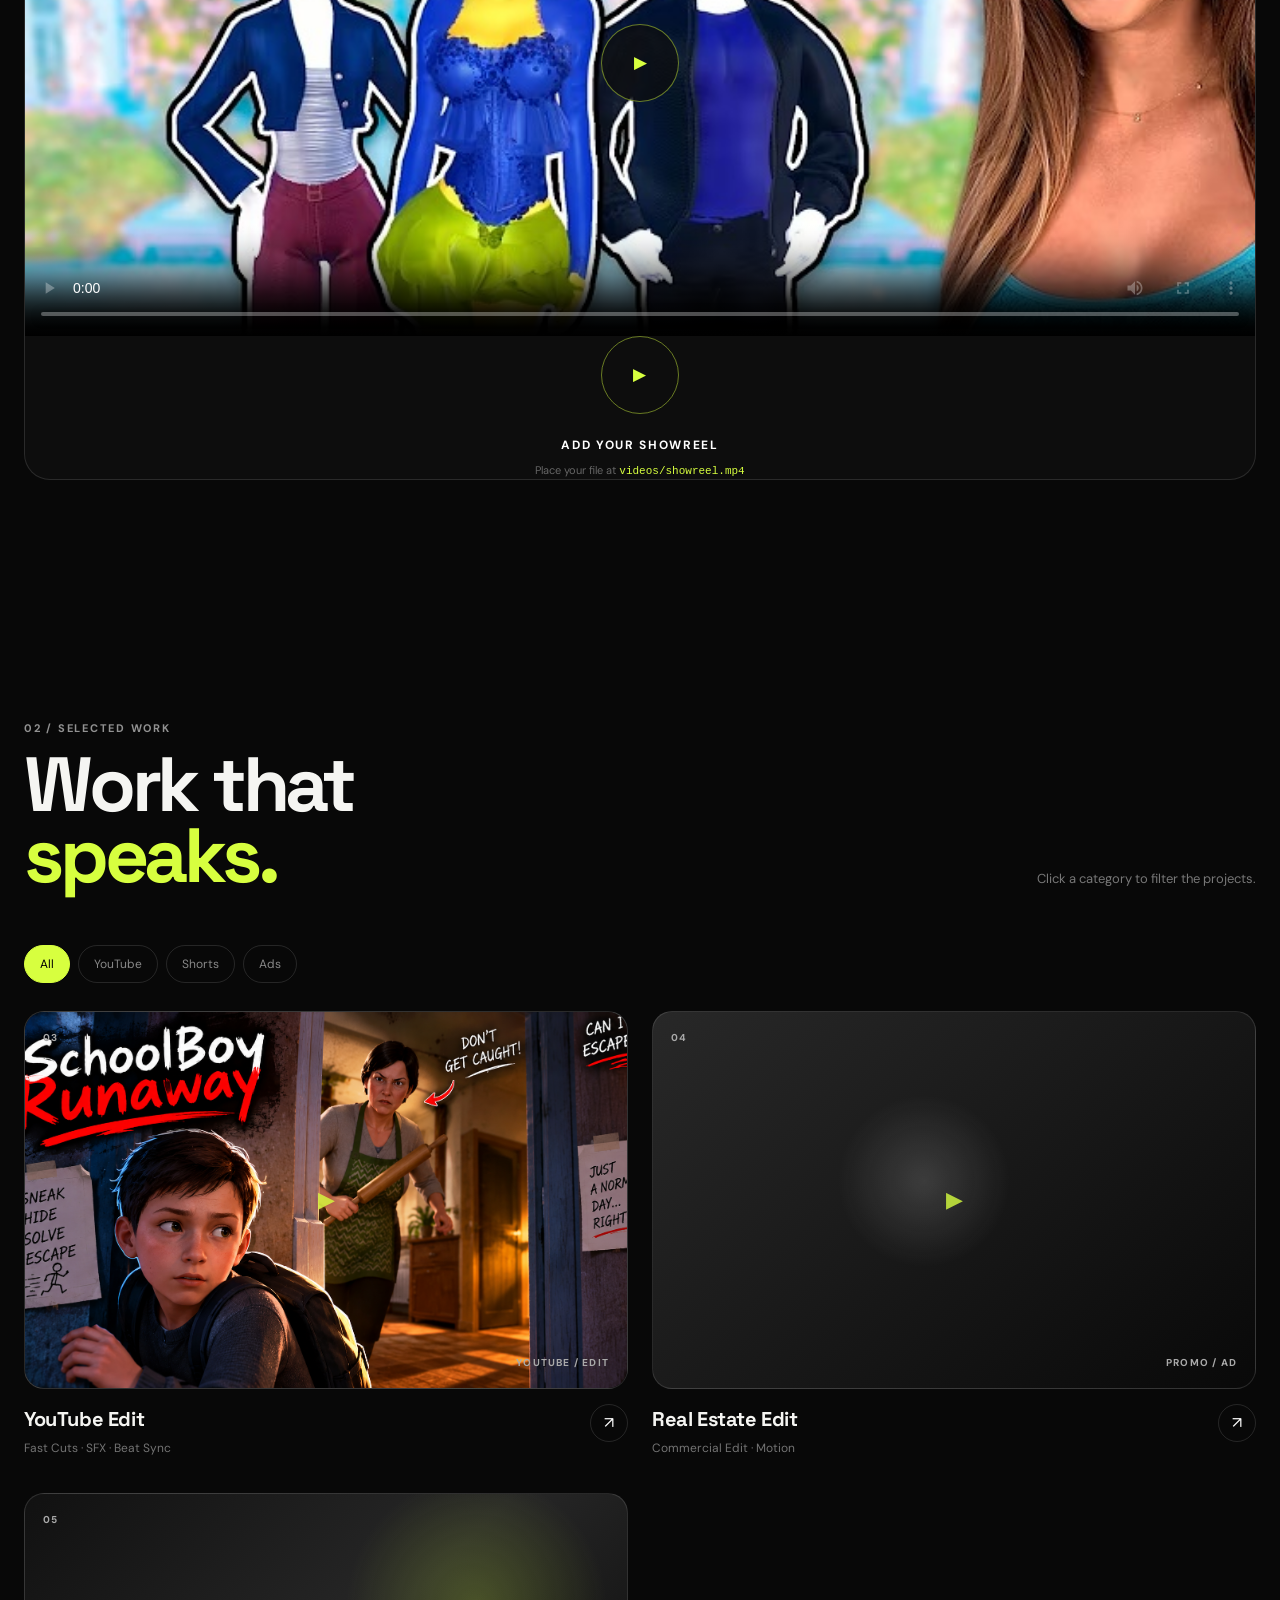
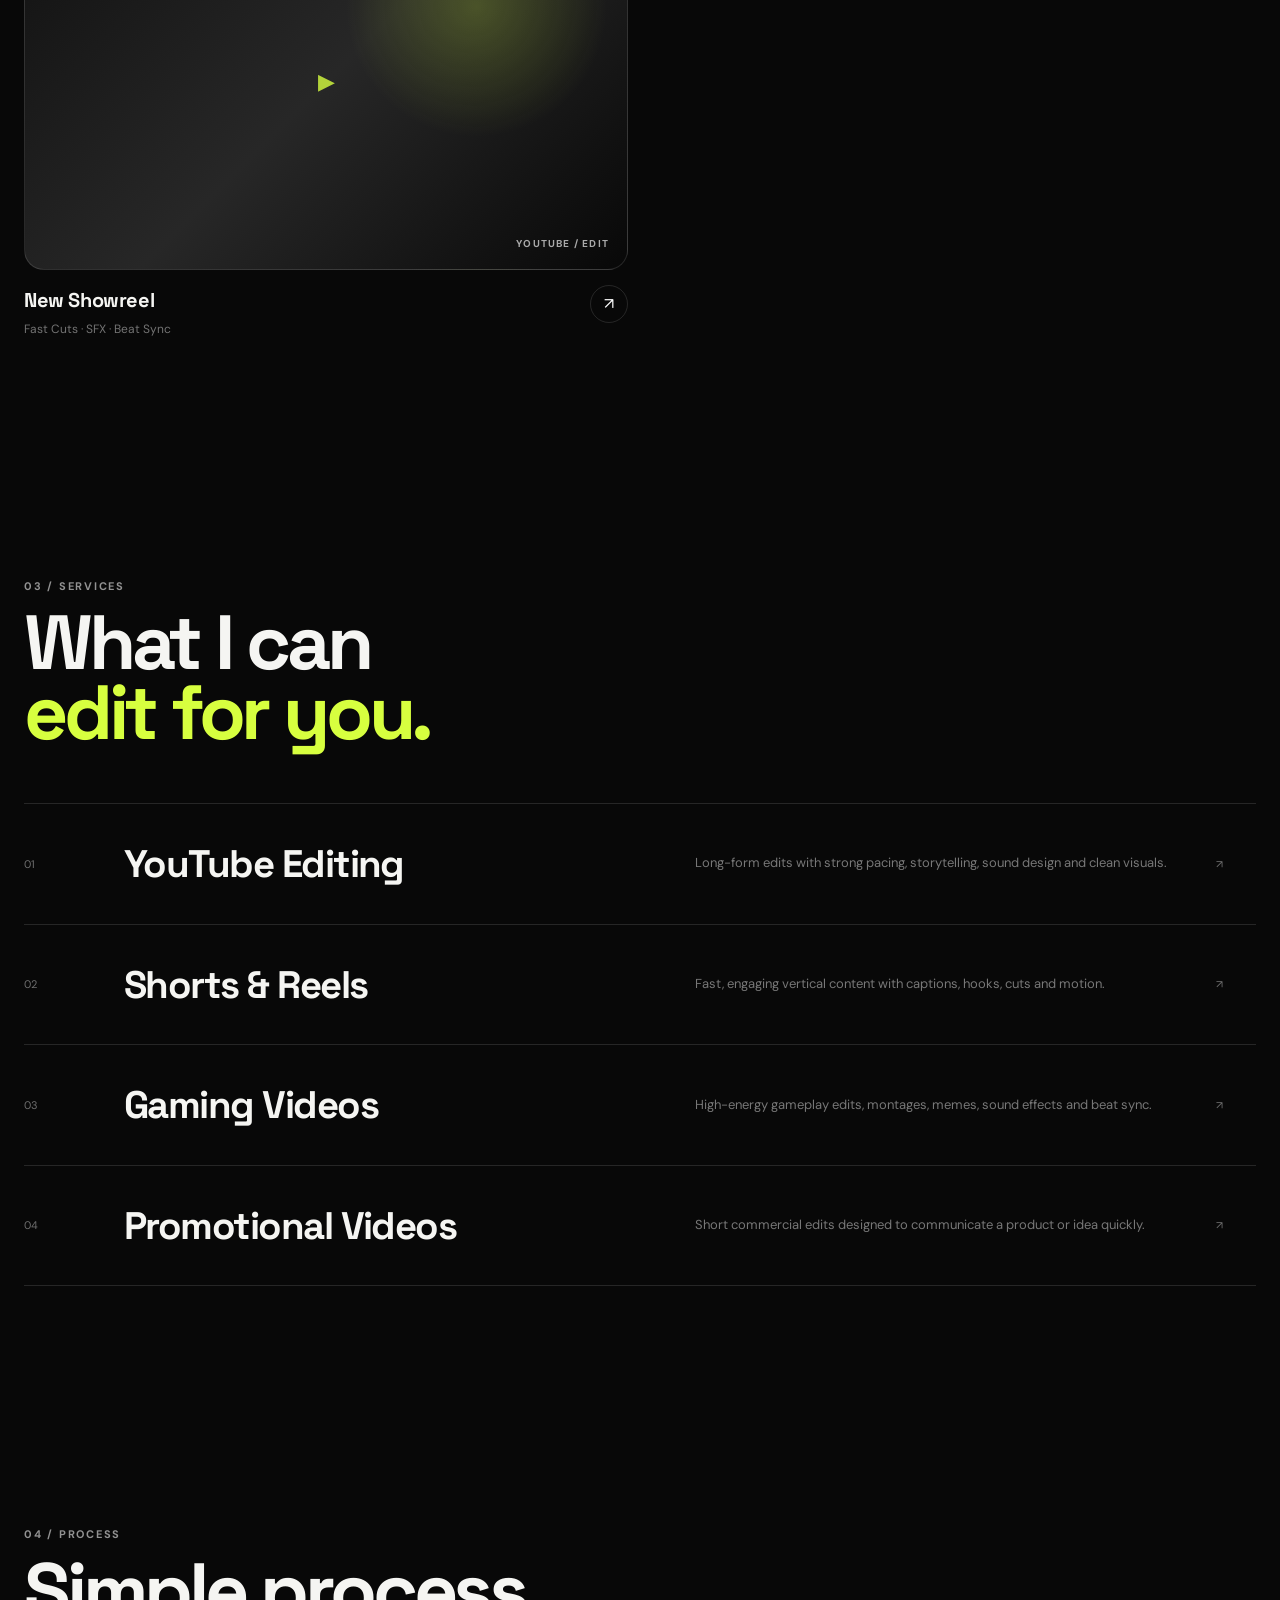
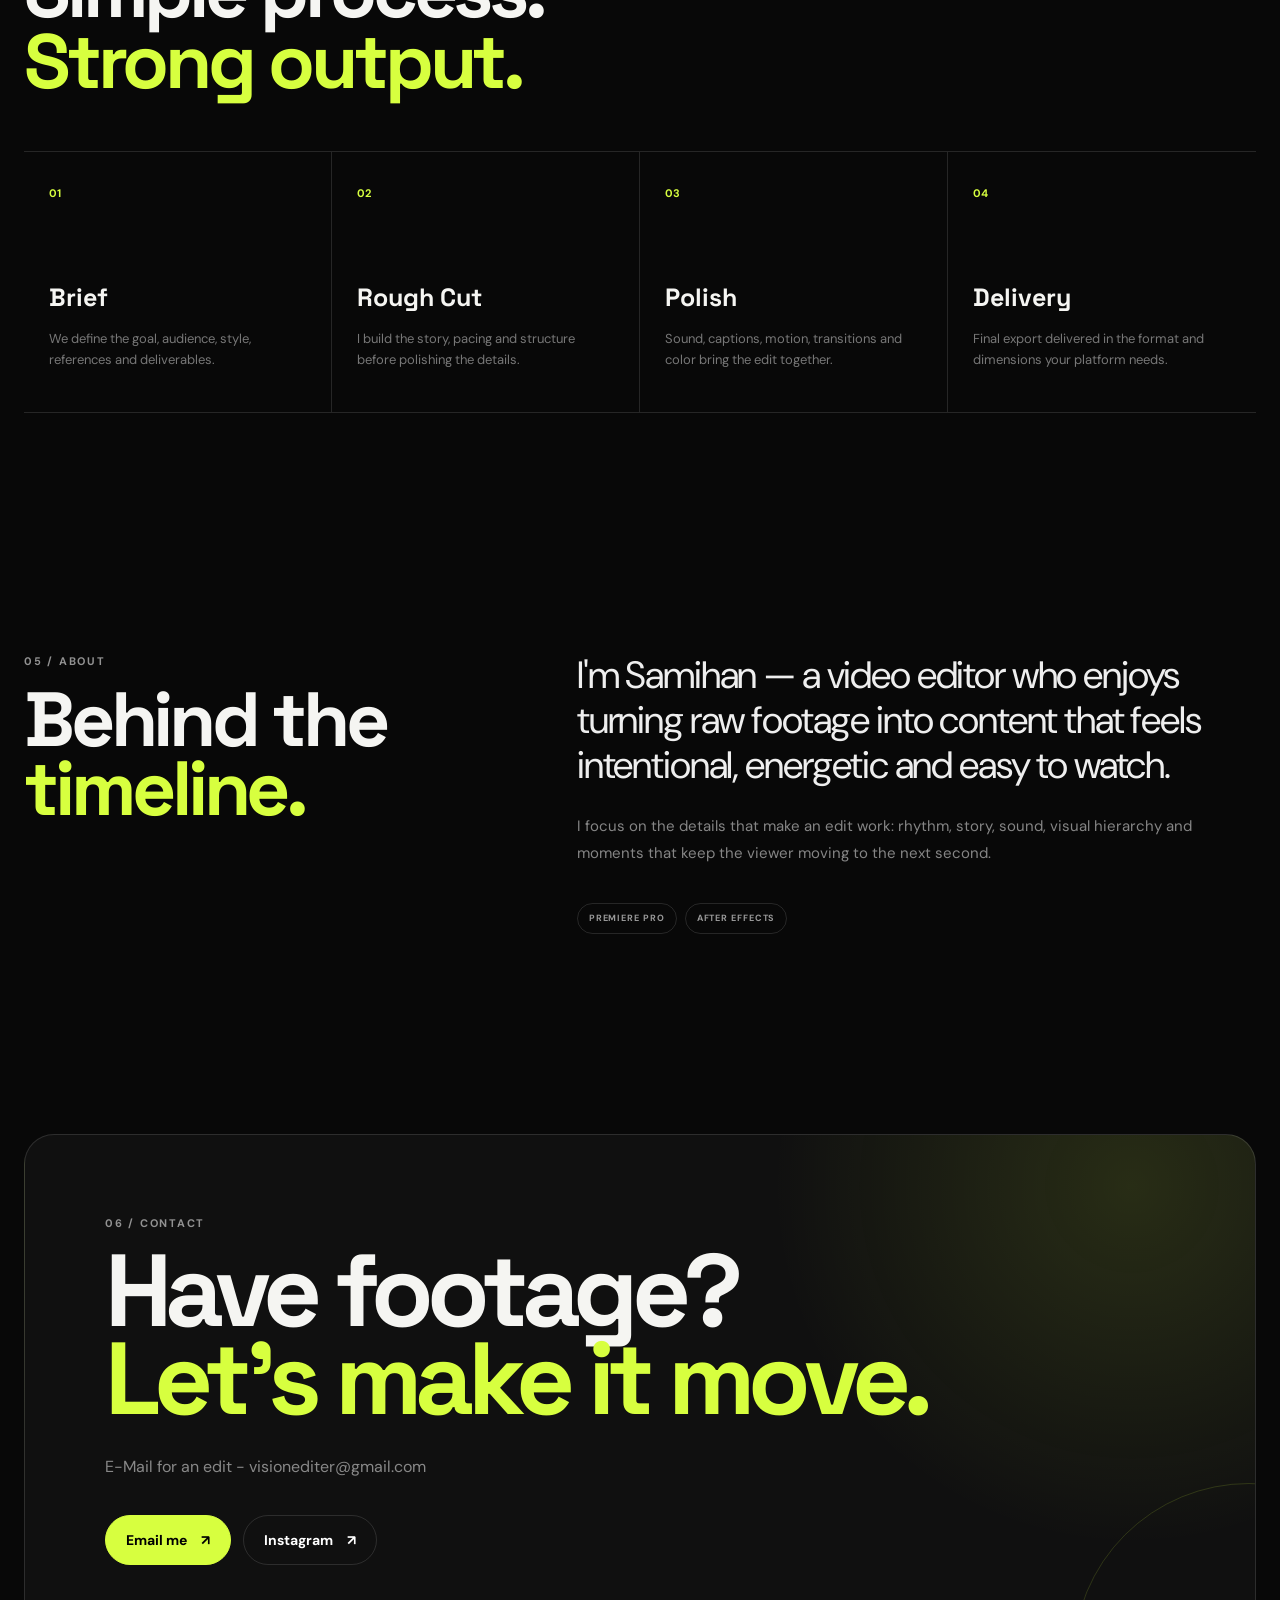
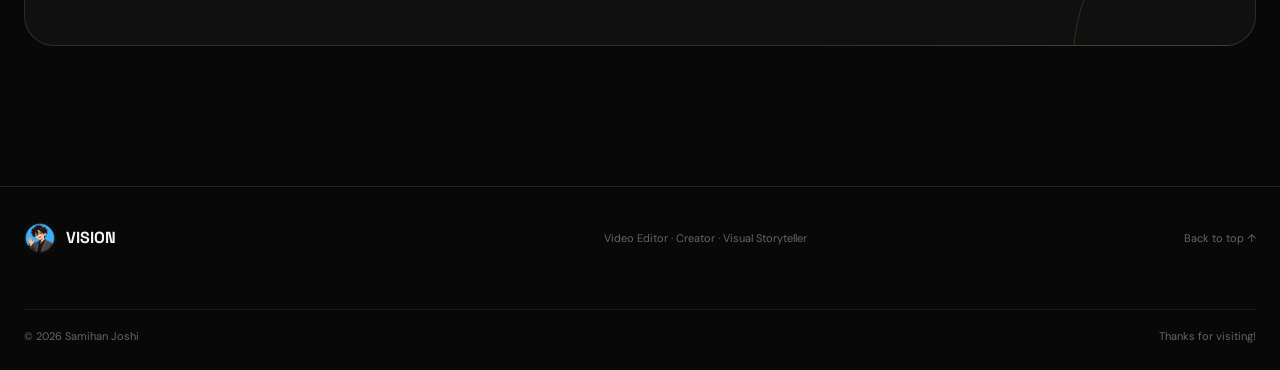
==== commit bc1e9793: "Update contact email for video editing inquiries" ====
--- a/index.html
+++ b/index.html
@@ -308,7 +308,7 @@
                     <p class="eyebrow">06 / CONTACT</p>
                     <h2>Have footage?<br><span>Let's make it move.</span></h2>
                     <p class="contact-text">
-                        Mail for an edit - samihanjoshi332@gmail.com
+                        E-Mail for an edit - visionediter@gmail.com
                     </p>
 
                     <div class="contact-actions">
